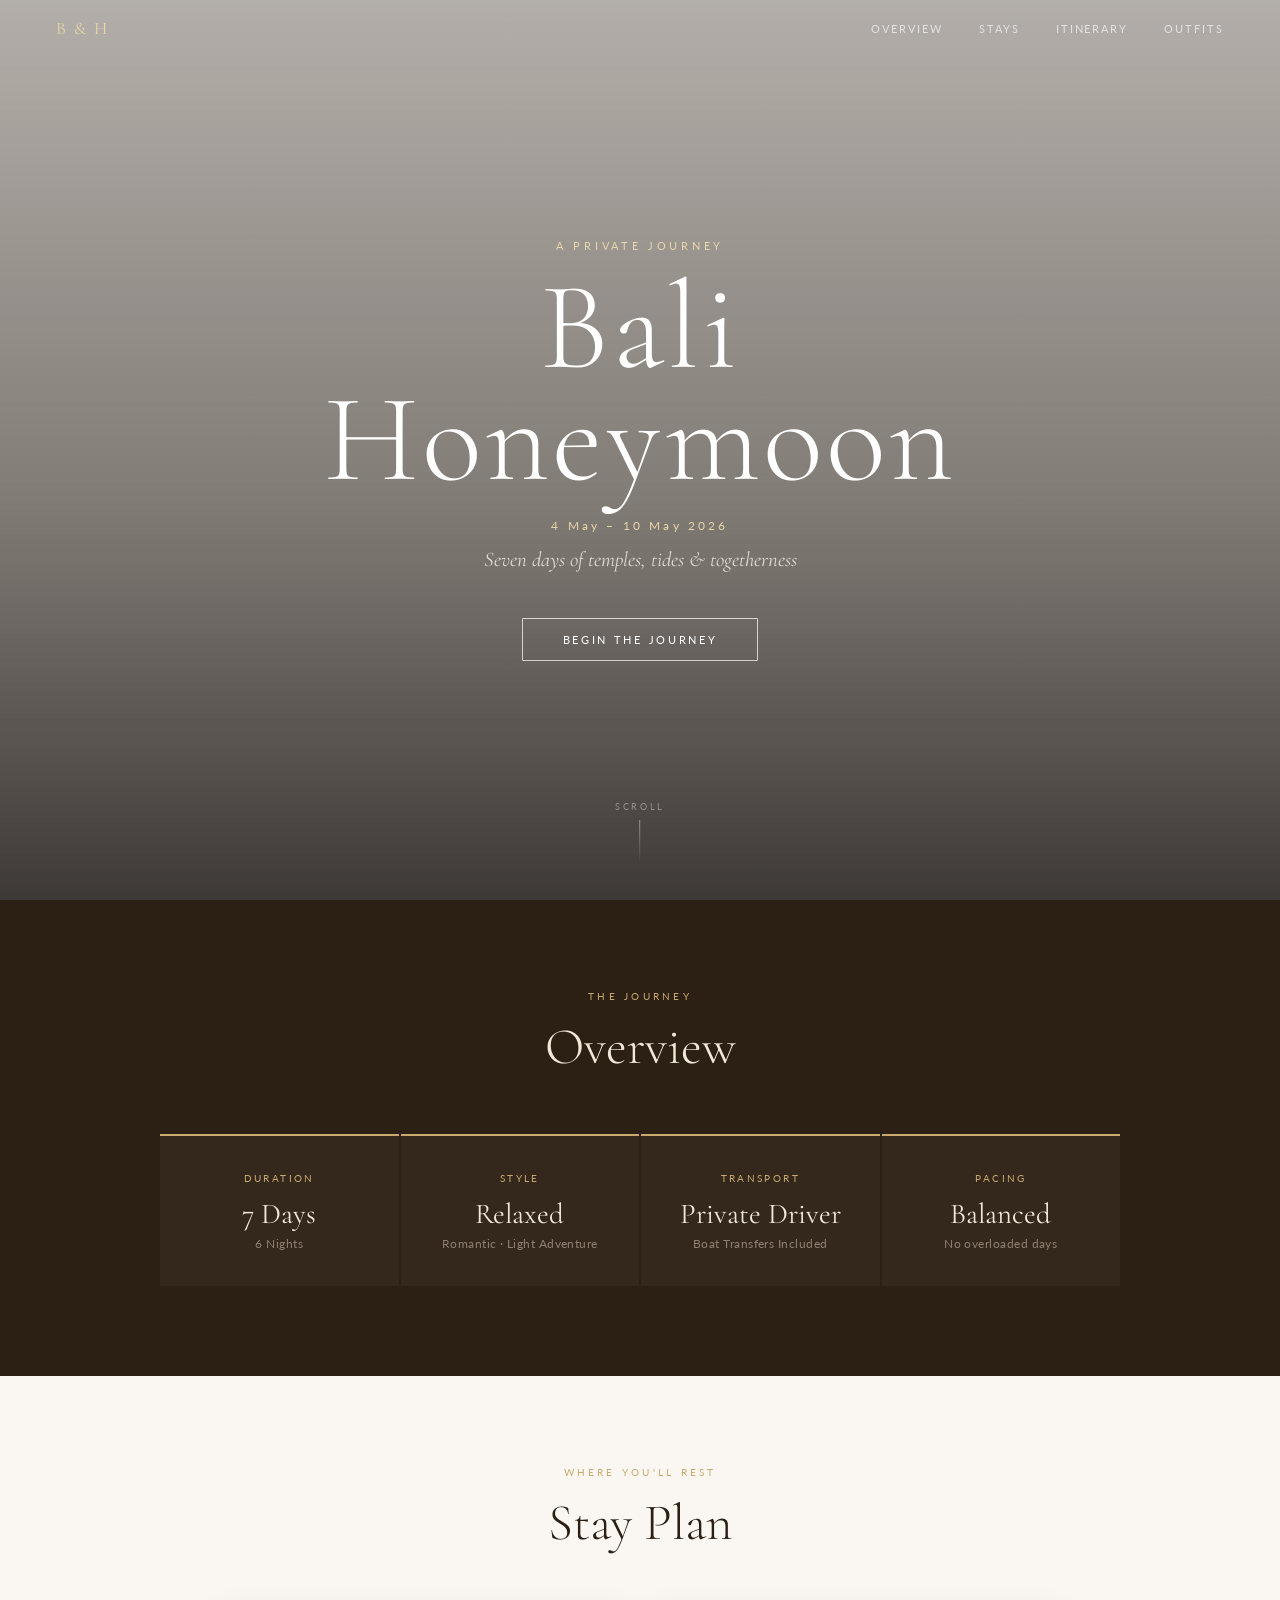
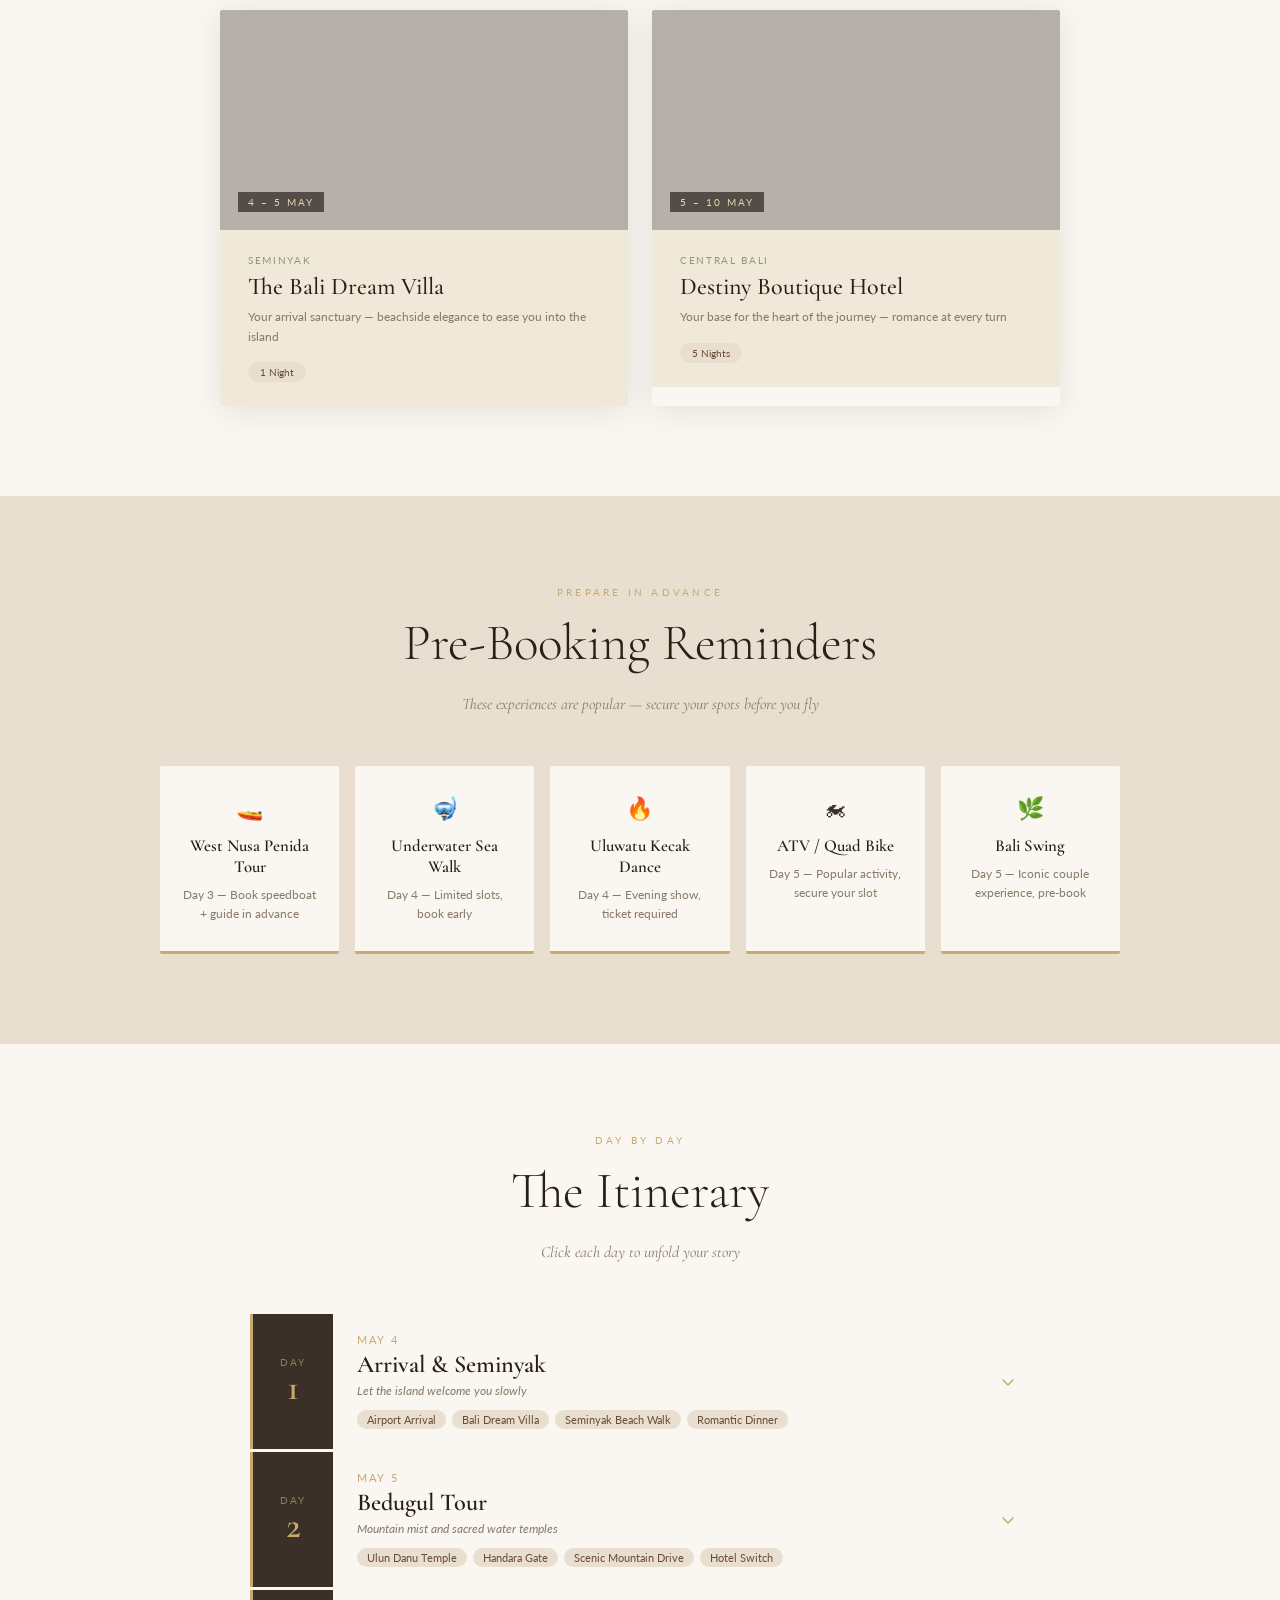
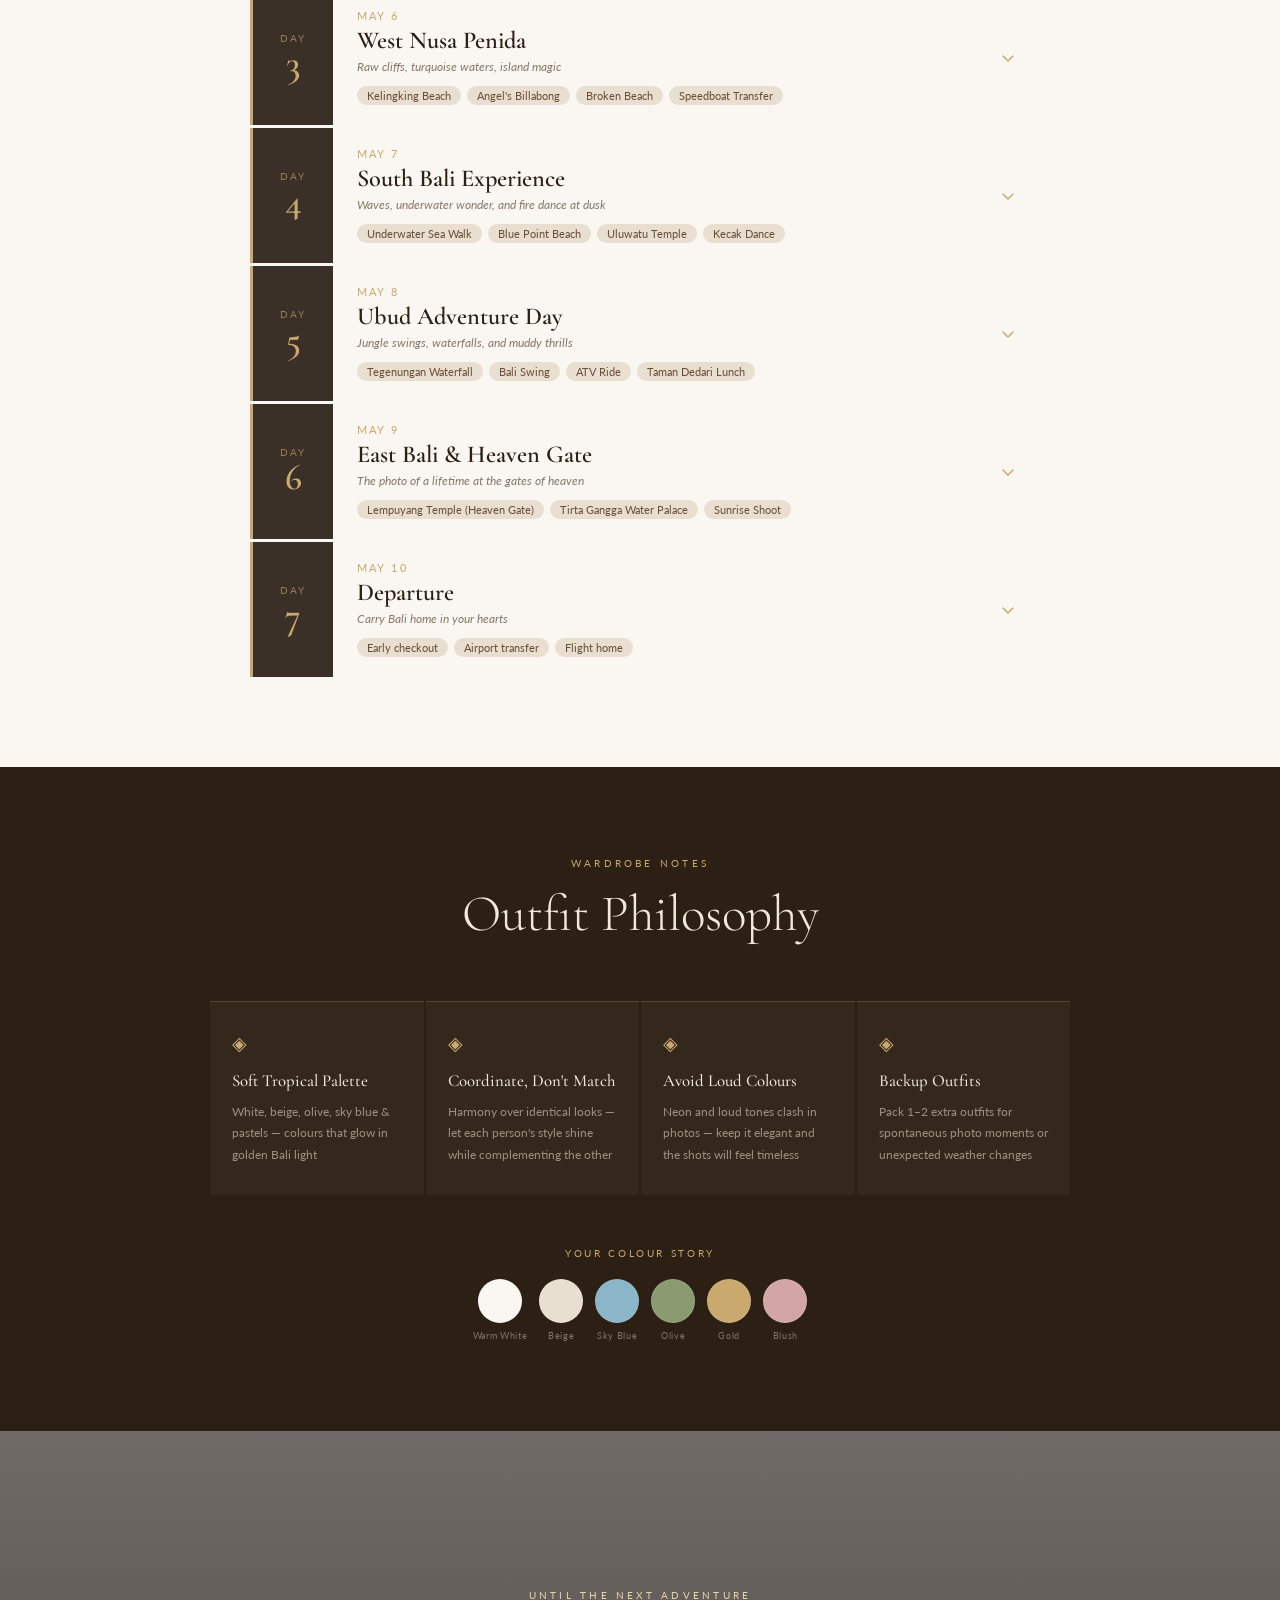
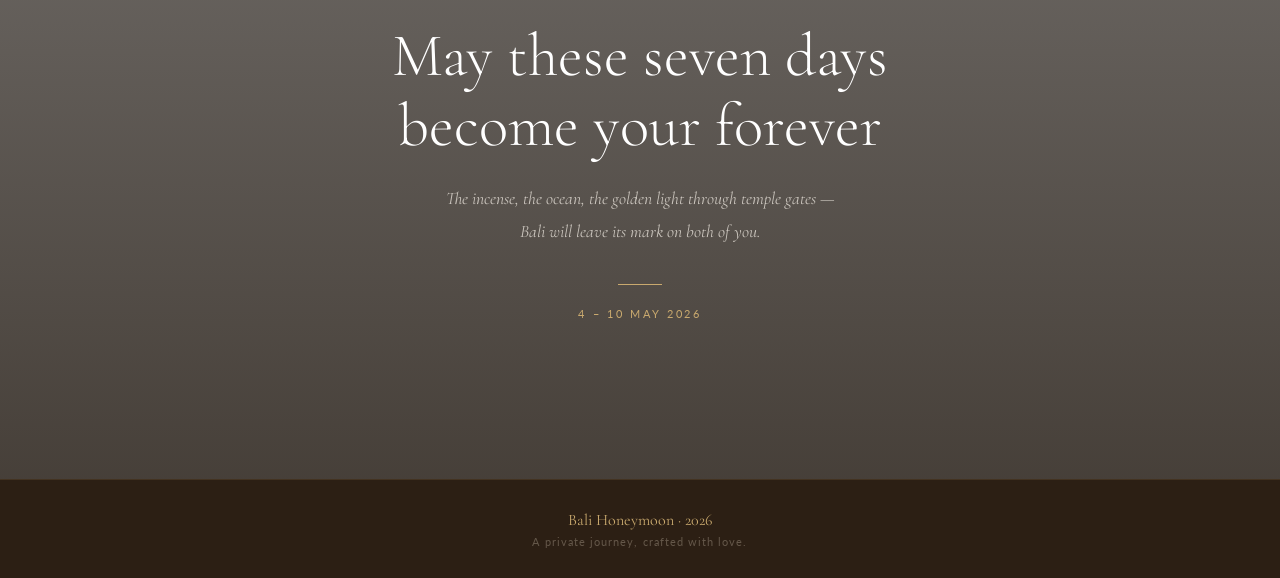
==== bali/index.html @ ddfebaa8 "bali addition" ====
<!DOCTYPE html>
<html lang="en">
<head>
<meta charset="UTF-8" />
<meta name="viewport" content="width=device-width, initial-scale=1.0" />
<title>Bali Honeymoon · 4–10 May 2026</title>
<link rel="preconnect" href="https://fonts.googleapis.com" />
<link rel="preconnect" href="https://fonts.gstatic.com" crossorigin />
<link href="https://fonts.googleapis.com/css2?family=Cormorant+Garamond:ital,wght@0,300;0,400;0,500;0,600;1,300;1,400;1,500&family=Lato:wght@300;400;700&display=swap" rel="stylesheet" />
<style>
/* ── RESET & BASE ── */
*, *::before, *::after { box-sizing: border-box; margin: 0; padding: 0; }
html { scroll-behavior: smooth; font-size: 16px; }
body { font-family: 'Lato', sans-serif; background: #FAF7F2; color: #3A3028; overflow-x: hidden; }
img { display: block; max-width: 100%; }
a { text-decoration: none; }
button { cursor: pointer; font-family: inherit; }

/* ── SCROLLBAR ── */
::-webkit-scrollbar { width: 5px; }
::-webkit-scrollbar-track { background: #E8DFD0; }
::-webkit-scrollbar-thumb { background: #C9A96E; border-radius: 3px; }

/* ── CSS VARS ── */
:root {
  --cream: #FAF7F2;
  --beige: #E8DFD0;
  --warm-beige: #F0E8D8;
  --gold: #C9A96E;
  --gold-light: #E8D5A8;
  --dark-brown: #2C1F14;
  --mid-brown: #6B4C35;
  --charcoal: #3A3028;
  --text-muted: #8A7968;
  --olive: #8A9B72;
  --sky: #8BB5C8;
  --blush: #C4768A;
}

/* ── ANIMATIONS ── */
@keyframes fadeUp   { from { opacity:0; transform:translateY(28px); } to { opacity:1; transform:translateY(0); } }
@keyframes fadeIn   { from { opacity:0; } to { opacity:1; } }
@keyframes scrollPulse { 0%,100% { opacity:.35; transform:scaleY(.6) translateY(0); } 50% { opacity:.9; transform:scaleY(1) translateY(6px); } }

.reveal { opacity: 0; transform: translateY(36px); transition: opacity .8s ease, transform .8s ease; }
.reveal.visible { opacity: 1; transform: translateY(0); }
.reveal-d1 { transition-delay: .1s; }
.reveal-d2 { transition-delay: .2s; }
.reveal-d3 { transition-delay: .3s; }
.reveal-d4 { transition-delay: .4s; }

/* ── NAV ── */
#nav {
  position: fixed; top: 0; left: 0; right: 0; z-index: 200;
  display: flex; align-items: center; justify-content: space-between;
  padding: 18px 56px;
  background: transparent;
  transition: background .4s ease, backdrop-filter .4s ease, border-bottom .4s ease;
}
#nav.scrolled {
  background: rgba(28,18,10,.92);
  backdrop-filter: blur(14px);
  border-bottom: 1px solid rgba(201,169,110,.2);
}
.nav-logo {
  font-family: 'Cormorant Garamond', Georgia, serif;
  font-size: 1.1rem; color: var(--gold-light); letter-spacing: .12em;
}
.nav-links { display: flex; gap: 36px; }
.nav-links a {
  font-size: .68rem; color: rgba(255,255,255,.65);
  letter-spacing: .18em; text-transform: uppercase;
  transition: color .25s;
}
.nav-links a:hover { color: var(--gold); }
.nav-toggle { display:none; flex-direction:column; gap:5px; background:none; border:none; padding:4px; }
.nav-toggle span { display:block; width:22px; height:1px; background:rgba(255,255,255,.7); transition:all .3s; }

/* ── HERO ── */
#hero {
  position: relative; height: 100vh; min-height: 600px;
  display: flex; align-items: center; justify-content: center;
  overflow: hidden;
}
.hero-bg {
  position: absolute; inset: 0;
  background-image: url('https://images.unsplash.com/photo-1537996194471-e657df975ab4?w=1800&q=85&auto=format');
  background-size: cover; background-position: center 30%;
  will-change: transform;
}
.hero-overlay {
  position: absolute; inset: 0;
  background: linear-gradient(to bottom, rgba(14,7,2,.3) 0%, rgba(20,12,5,.52) 55%, rgba(8,4,1,.78) 100%);
}
.hero-content {
  position: relative; z-index: 2; text-align: center;
  padding: 0 24px; max-width: 740px;
}
.hero-eyebrow {
  font-size: .68rem; color: var(--gold-light); letter-spacing: .34em;
  text-transform: uppercase; margin-bottom: 20px;
  animation: fadeIn 1.4s ease .2s both;
}
.hero-title {
  font-family: 'Cormorant Garamond', Georgia, serif;
  font-weight: 300;
  font-size: clamp(4rem, 10vw, 7.8rem);
  line-height: .9; color: #fff; letter-spacing: .025em;
  margin-bottom: 22px;
  animation: fadeUp 1.2s ease .4s both;
}
.hero-date {
  font-size: .76rem; color: var(--gold-light); letter-spacing: .26em;
  margin-bottom: 14px;
  animation: fadeUp 1s ease .65s both;
}
.hero-sub {
  font-family: 'Cormorant Garamond', Georgia, serif;
  font-style: italic; font-size: 1.3rem;
  color: rgba(245,240,232,.82); margin-bottom: 46px;
  animation: fadeUp 1s ease .82s both;
}
.hero-cta {
  display: inline-block;
  background: transparent;
  border: 1px solid rgba(255,255,255,.72);
  color: #fff; padding: 14px 40px;
  font-size: .7rem; letter-spacing: .24em; text-transform: uppercase;
  border-radius: 1px;
  transition: all .3s ease;
  animation: fadeUp 1s ease 1s both;
}
.hero-cta:hover { background: rgba(255,255,255,.1); border-color: var(--gold-light); color: var(--gold-light); }
.scroll-cue {
  position: absolute; bottom: 36px; left: 50%; transform: translateX(-50%);
  text-align: center; z-index: 2;
  animation: fadeIn 1s ease 1.6s both;
}
.scroll-cue p { font-size: .58rem; color: rgba(255,255,255,.4); letter-spacing: .28em; text-transform: uppercase; margin-bottom: 8px; }
.scroll-line { width: 1px; height: 44px; background: linear-gradient(to bottom, rgba(255,255,255,.45), transparent); margin: 0 auto; animation: scrollPulse 2.4s ease infinite; }

/* ── SECTION BASE ── */
.section { padding: 90px 56px; }
.section-eyebrow { font-size: .63rem; color: var(--gold); letter-spacing: .32em; text-transform: uppercase; text-align: center; margin-bottom: 14px; }
.section-title {
  font-family: 'Cormorant Garamond', Georgia, serif;
  font-size: clamp(2.2rem, 4vw, 3.3rem); font-weight: 300;
  text-align: center; margin-bottom: 56px;
}
.section-sub { font-family: 'Cormorant Garamond', Georgia, serif; font-style: italic; font-size: 1rem; color: var(--text-muted); text-align: center; margin-top: -36px; margin-bottom: 52px; }
.gold-divider { width: 44px; height: 1px; background: var(--gold); margin: 0 auto 28px; }

/* ── OVERVIEW ── */
#overview { background: var(--dark-brown); }
#overview .section-title { color: #F0E8D8; }
.overview-grid {
  display: grid; grid-template-columns: repeat(auto-fit, minmax(200px, 1fr));
  gap: 2px; max-width: 960px; margin: 0 auto;
}
.overview-card {
  background: rgba(255,255,255,.04); padding: 36px 28px;
  border-top: 2px solid var(--gold); text-align: center;
}
.overview-card .label { font-size: .62rem; color: var(--gold); letter-spacing: .24em; text-transform: uppercase; margin-bottom: 12px; }
.overview-card .value { font-family: 'Cormorant Garamond', Georgia, serif; font-size: 1.8rem; color: #F0E8D8; margin-bottom: 6px; }
.overview-card .sub { font-size: .72rem; color: rgba(232,218,200,.5); letter-spacing: .04em; }

/* ── STAYS ── */
#stays { background: var(--cream); }
#stays .section-title { color: var(--dark-brown); }
.stays-grid { display: grid; grid-template-columns: repeat(auto-fit, minmax(280px, 1fr)); gap: 24px; max-width: 840px; margin: 0 auto; }
.stay-card { overflow: hidden; border-radius: 2px; box-shadow: 0 4px 32px rgba(44,31,20,.1); }
.stay-img {
  height: 220px; background-size: cover; background-position: center;
  position: relative;
}
.stay-img-overlay { position: absolute; inset: 0; background: rgba(20,12,5,.3); }
.stay-badge {
  position: absolute; bottom: 18px; left: 18px;
  font-size: .62rem; color: var(--gold-light); letter-spacing: .2em;
  background: rgba(20,12,5,.6); padding: 4px 10px; text-transform: uppercase;
}
.stay-body { background: #F0E8D8; padding: 24px 28px; }
.stay-location { font-size: .65rem; color: var(--olive); letter-spacing: .16em; text-transform: uppercase; margin-bottom: 6px; }
.stay-name { font-family: 'Cormorant Garamond', Georgia, serif; font-size: 1.5rem; color: var(--dark-brown); font-weight: 500; margin-bottom: 6px; }
.stay-note { font-size: .74rem; color: var(--text-muted); line-height: 1.65; margin-bottom: 14px; }
.stay-nights { font-size: .65rem; background: var(--beige); color: var(--mid-brown); padding: 4px 12px; border-radius: 20px; display: inline-block; }

/* ── PRE-BOOKING ── */
#prebooking { background: var(--beige); }
#prebooking .section-title { color: var(--dark-brown); }
.prebooking-grid { display: grid; grid-template-columns: repeat(auto-fit, minmax(170px, 1fr)); gap: 16px; max-width: 960px; margin: 0 auto; }
.prebooking-card {
  background: var(--cream); padding: 28px 20px;
  border-bottom: 3px solid var(--gold); border-radius: 2px; text-align: center;
  transition: transform .25s ease, box-shadow .25s ease;
}
.prebooking-card:hover { transform: translateY(-4px); box-shadow: 0 10px 28px rgba(44,31,20,.12); }
.prebooking-icon { font-size: 22px; margin-bottom: 14px; }
.prebooking-name { font-family: 'Cormorant Garamond', Georgia, serif; font-size: 1.05rem; color: var(--dark-brown); font-weight: 600; margin-bottom: 8px; }
.prebooking-note { font-size: .72rem; color: var(--text-muted); line-height: 1.65; }

/* ── ITINERARY ── */
#itinerary { background: var(--cream); }
#itinerary .section-title { color: var(--dark-brown); }
.days-list { max-width: 780px; margin: 0 auto; display: flex; flex-direction: column; gap: 3px; }

/* Day card */
.day-card { border-left: 3px solid var(--gold); background: var(--cream); overflow: hidden; }
.day-header {
  display: grid; grid-template-columns: 80px 1fr 44px;
  align-items: stretch; cursor: pointer;
}
.day-num {
  background: var(--charcoal); color: var(--gold);
  display: flex; flex-direction: column; align-items: center; justify-content: center;
  padding: 26px 10px; transition: background .3s ease;
  flex-shrink: 0;
}
.day-card.open .day-num { background: var(--dark-brown); }
.day-num .lbl { font-size: .6rem; letter-spacing: .18em; text-transform: uppercase; opacity: .65; margin-bottom: 2px; }
.day-num .n { font-family: 'Cormorant Garamond', Georgia, serif; font-size: 2.3rem; line-height: 1; font-weight: 600; }
.day-info { padding: 20px 24px; }
.day-date { font-size: .66rem; color: var(--gold); letter-spacing: .2em; text-transform: uppercase; margin-bottom: 4px; }
.day-title { font-family: 'Cormorant Garamond', Georgia, serif; font-size: 1.52rem; color: var(--dark-brown); font-weight: 600; margin-bottom: 4px; }
.day-mood { font-size: .78rem; color: var(--text-muted); font-style: italic; margin-bottom: 12px; }
.day-tags { display: flex; flex-wrap: wrap; gap: 6px; }
.day-tag { font-size: .67rem; background: var(--beige); color: var(--mid-brown); padding: 3px 10px; border-radius: 20px; }
.day-chevron {
  display: flex; align-items: center; justify-content: center;
  color: var(--gold); padding: 0 14px; flex-shrink: 0;
}
.day-chevron svg { transition: transform .35s ease; }
.day-card.open .day-chevron svg { transform: rotate(180deg); }

/* Day body */
.day-body { overflow: hidden; max-height: 0; transition: max-height .55s cubic-bezier(.4,0,.2,1); }
.day-body-inner { padding: 0 24px 4px 103px; border-top: 1px solid var(--beige); }

/* Vibe/Tip row */
.vibe-tip { display: grid; grid-template-columns: 1fr 1fr; gap: 14px; padding: 18px 0 4px; }
.vibe-box, .tip-box { border-radius: 6px; padding: 12px 16px; }
.vibe-box { background: var(--beige); }
.tip-box { background: rgba(201,169,110,.1); border-left: 2px solid var(--gold); }
.vt-label { font-family: 'Cormorant Garamond', Georgia, serif; font-size: .63rem; color: var(--gold); letter-spacing: .18em; text-transform: uppercase; margin-bottom: 4px; }
.vt-text { font-size: .8rem; color: var(--mid-brown); }

/* Accordion */
.accordion { border-top: 1px solid rgba(201,169,110,.25); }
.accordion-trigger {
  width: 100%; display: flex; align-items: center; justify-content: space-between;
  padding: 14px 0; background: none; border: none;
  font-family: 'Cormorant Garamond', Georgia, serif;
  font-size: .93rem; color: var(--gold); letter-spacing: .1em; text-transform: uppercase;
  transition: opacity .2s;
}
.accordion-trigger:hover { opacity: .8; }
.accordion-trigger .acc-label { display: flex; align-items: center; gap: 10px; font-size: .88rem; }
.acc-plus {
  width: 22px; height: 22px; border-radius: 50%;
  border: 1px solid var(--gold); color: var(--gold);
  display: flex; align-items: center; justify-content: center;
  font-size: 16px; line-height: 1; flex-shrink: 0;
  transition: transform .3s ease;
}
.accordion.open .acc-plus { transform: rotate(45deg); }
.accordion-body { overflow: hidden; max-height: 0; transition: max-height .5s cubic-bezier(.4,0,.2,1); }
.accordion-inner { padding-bottom: 16px; }

/* Timeline */
.timeline-row { display: grid; grid-template-columns: 90px 1fr; gap: 12px; padding: 7px 0; border-bottom: 1px solid var(--beige); }
.timeline-row:last-child { border-bottom: none; }
.t-time { font-size: .73rem; color: var(--gold); font-weight: 700; letter-spacing: .04em; }
.t-act { font-size: .8rem; color: var(--charcoal); }

/* Outfit */
.outfit-grid { display: grid; grid-template-columns: 1fr 1fr; gap: 16px; }
.outfit-col-label { font-size: .65rem; letter-spacing: .16em; text-transform: uppercase; font-weight: 700; margin-bottom: 8px; }
.outfit-col-label.him { color: var(--sky); }
.outfit-col-label.her { color: var(--blush); }
.outfit-col-label.carry { color: var(--olive); }
.outfit-item { font-size: .78rem; color: var(--charcoal); padding: 4px 0; border-bottom: 1px solid var(--beige); }
.outfit-item:last-child { border-bottom: none; }
.carry-tags { display: flex; flex-wrap: wrap; gap: 6px; margin-top: 14px; }
.carry-tag { font-size: .72rem; background: var(--beige); color: var(--mid-brown); padding: 3px 10px; border-radius: 20px; }
.outfit-extra { margin-top: 14px; border-top: 1px solid var(--beige); padding-top: 14px; }
.outfit-extra-label { font-family: 'Cormorant Garamond', Georgia, serif; font-size: .68rem; color: var(--gold); letter-spacing: .18em; text-transform: uppercase; margin-bottom: 10px; }

/* ── OUTFIT PHILOSOPHY ── */
#outfits { background: var(--dark-brown); }
#outfits .section-title { color: #F0E8D8; }
.philosophy-grid { display: grid; grid-template-columns: repeat(auto-fit, minmax(200px, 1fr)); gap: 2px; max-width: 860px; margin: 0 auto 52px; }
.philosophy-card { background: rgba(255,255,255,.04); padding: 30px 22px; border-top: 1px solid rgba(201,169,110,.25); }
.philosophy-icon { font-family: 'Cormorant Garamond', Georgia, serif; color: var(--gold); font-size: 1.2rem; margin-bottom: 14px; }
.philosophy-title { font-family: 'Cormorant Garamond', Georgia, serif; font-size: 1.05rem; color: #F0E8D8; font-weight: 500; margin-bottom: 10px; }
.philosophy-body { font-size: .76rem; color: rgba(232,218,200,.58); line-height: 1.75; }
.palette-section { text-align: center; }
.palette-label { font-size: .63rem; color: var(--gold); letter-spacing: .26em; text-transform: uppercase; margin-bottom: 20px; }
.palette-swatches { display: flex; justify-content: center; flex-wrap: wrap; gap: 12px; }
.swatch { text-align: center; }
.swatch-circle { width: 44px; height: 44px; border-radius: 50%; margin: 0 auto 7px; border: 1px solid rgba(255,255,255,.12); }
.swatch-name { font-size: .58rem; color: rgba(232,218,200,.45); letter-spacing: .07em; }

/* ── CLOSING ── */
#closing {
  position: relative; height: 72vh; min-height: 480px;
  display: flex; align-items: center; justify-content: center; overflow: hidden;
}
.closing-bg {
  position: absolute; inset: 0;
  background-image: url('https://images.unsplash.com/photo-1537996194471-e657df975ab4?w=1600&q=80');
  background-size: cover; background-position: center 40%;
}
.closing-overlay { position: absolute; inset: 0; background: linear-gradient(to bottom, rgba(10,5,2,.58), rgba(20,12,5,.78)); }
.closing-content { position: relative; z-index: 2; text-align: center; padding: 0 24px; max-width: 640px; }
.closing-eyebrow { font-size: .63rem; color: var(--gold-light); letter-spacing: .32em; text-transform: uppercase; margin-bottom: 20px; }
.closing-title {
  font-family: 'Cormorant Garamond', Georgia, serif; font-weight: 300;
  font-size: clamp(2.2rem, 5vw, 3.8rem); line-height: 1.15;
  color: #fff; margin-bottom: 22px;
}
.closing-body {
  font-family: 'Cormorant Garamond', Georgia, serif;
  font-style: italic; font-size: 1.1rem;
  color: rgba(245,240,232,.72); line-height: 1.85; margin-bottom: 36px;
}
.closing-line { width: 44px; height: 1px; background: var(--gold); margin: 0 auto 22px; }
.closing-date { font-size: .7rem; color: var(--gold); letter-spacing: .24em; }

/* ── FOOTER ── */
footer {
  background: var(--dark-brown); padding: 30px 56px; text-align: center;
  border-top: 1px solid rgba(201,169,110,.15);
}
footer .f-title { font-family: 'Cormorant Garamond', Georgia, serif; font-size: 1rem; color: var(--gold); margin-bottom: 6px; }
footer .f-sub { font-size: .66rem; color: rgba(232,218,200,.3); letter-spacing: .1em; }

/* ── RESPONSIVE ── */
@media (max-width: 768px) {
  .section { padding: 70px 24px; }
  #nav { padding: 16px 24px; }
  .nav-links { display: none; }
  .nav-toggle { display: flex; }
  .nav-links.open { display: flex; flex-direction: column; gap: 18px; position: absolute; top: 100%; left: 0; right: 0; background: rgba(28,18,10,.97); padding: 24px; border-top: 1px solid rgba(201,169,110,.2); }
  .day-header { grid-template-columns: 64px 1fr 36px; }
  .day-num .n { font-size: 1.8rem; }
  .day-body-inner { padding-left: 84px; }
  .vibe-tip { grid-template-columns: 1fr; }
  .outfit-grid { grid-template-columns: 1fr; }
  footer { padding: 28px 24px; }
  .day-title { font-size: 1.2rem; }
  .timeline-row { grid-template-columns: 80px 1fr; }
}
@media (max-width: 480px) {
  .day-body-inner { padding-left: 24px; }
  .day-header { grid-template-columns: 54px 1fr 32px; }
  .day-num .n { font-size: 1.5rem; }
}
</style>
</head>
<body>

<!-- NAV -->
<nav id="nav">
  <span class="nav-logo">B &amp; H</span>
  <div class="nav-links" id="nav-links">
    <a href="#overview">Overview</a>
    <a href="#stays">Stays</a>
    <a href="#itinerary">Itinerary</a>
    <a href="#outfits">Outfits</a>
  </div>
  <button class="nav-toggle" id="nav-toggle" aria-label="Menu">
    <span></span><span></span><span></span>
  </button>
</nav>

<!-- HERO -->
<section id="hero">
  <div class="hero-bg" id="hero-bg"></div>
  <div class="hero-overlay"></div>
  <div class="hero-content">
    <p class="hero-eyebrow">A Private Journey</p>
    <h1 class="hero-title">Bali<br>Honeymoon</h1>
    <p class="hero-date">4 May – 10 May 2026</p>
    <p class="hero-sub">Seven days of temples, tides &amp; togetherness</p>
    <a href="#itinerary" class="hero-cta">Begin the Journey</a>
  </div>
  <div class="scroll-cue">
    <p>Scroll</p>
    <div class="scroll-line"></div>
  </div>
</section>

<!-- OVERVIEW -->
<section id="overview" class="section">
  <p class="section-eyebrow">The Journey</p>
  <h2 class="section-title">Overview</h2>
  <div class="overview-grid">
    <div class="overview-card reveal">
      <p class="label">Duration</p>
      <p class="value">7 Days</p>
      <p class="sub">6 Nights</p>
    </div>
    <div class="overview-card reveal reveal-d1">
      <p class="label">Style</p>
      <p class="value">Relaxed</p>
      <p class="sub">Romantic · Light Adventure</p>
    </div>
    <div class="overview-card reveal reveal-d2">
      <p class="label">Transport</p>
      <p class="value">Private Driver</p>
      <p class="sub">Boat Transfers Included</p>
    </div>
    <div class="overview-card reveal reveal-d3">
      <p class="label">Pacing</p>
      <p class="value">Balanced</p>
      <p class="sub">No overloaded days</p>
    </div>
  </div>
</section>

<!-- STAYS -->
<section id="stays" class="section">
  <p class="section-eyebrow">Where You'll Rest</p>
  <h2 class="section-title">Stay Plan</h2>
  <div class="stays-grid">
    <div class="stay-card reveal">
      <div class="stay-img" style="background-image:url('https://images.unsplash.com/photo-1571003123894-1f0594d2b5d9?w=700&q=80')">
        <div class="stay-img-overlay"></div>
        <span class="stay-badge">4 – 5 May</span>
      </div>
      <div class="stay-body">
        <p class="stay-location">Seminyak</p>
        <h3 class="stay-name">The Bali Dream Villa</h3>
        <p class="stay-note">Your arrival sanctuary — beachside elegance to ease you into the island</p>
        <span class="stay-nights">1 Night</span>
      </div>
    </div>
    <div class="stay-card reveal reveal-d2">
      <div class="stay-img" style="background-image:url('https://images.unsplash.com/photo-1540541338537-1220059bab68?w=700&q=80')">
        <div class="stay-img-overlay"></div>
        <span class="stay-badge">5 – 10 May</span>
      </div>
      <div class="stay-body">
        <p class="stay-location">Central Bali</p>
        <h3 class="stay-name">Destiny Boutique Hotel</h3>
        <p class="stay-note">Your base for the heart of the journey — romance at every turn</p>
        <span class="stay-nights">5 Nights</span>
      </div>
    </div>
  </div>
</section>

<!-- PRE-BOOKING -->
<section id="prebooking" class="section">
  <p class="section-eyebrow">Prepare in Advance</p>
  <h2 class="section-title">Pre-Booking Reminders</h2>
  <p class="section-sub">These experiences are popular — secure your spots before you fly</p>
  <div class="prebooking-grid">
    <div class="prebooking-card reveal">
      <div class="prebooking-icon">🚤</div>
      <h4 class="prebooking-name">West Nusa Penida Tour</h4>
      <p class="prebooking-note">Day 3 — Book speedboat + guide in advance</p>
    </div>
    <div class="prebooking-card reveal reveal-d1">
      <div class="prebooking-icon">🤿</div>
      <h4 class="prebooking-name">Underwater Sea Walk</h4>
      <p class="prebooking-note">Day 4 — Limited slots, book early</p>
    </div>
    <div class="prebooking-card reveal reveal-d2">
      <div class="prebooking-icon">🔥</div>
      <h4 class="prebooking-name">Uluwatu Kecak Dance</h4>
      <p class="prebooking-note">Day 4 — Evening show, ticket required</p>
    </div>
    <div class="prebooking-card reveal reveal-d3">
      <div class="prebooking-icon">🏍</div>
      <h4 class="prebooking-name">ATV / Quad Bike</h4>
      <p class="prebooking-note">Day 5 — Popular activity, secure your slot</p>
    </div>
    <div class="prebooking-card reveal reveal-d4">
      <div class="prebooking-icon">🌿</div>
      <h4 class="prebooking-name">Bali Swing</h4>
      <p class="prebooking-note">Day 5 — Iconic couple experience, pre-book</p>
    </div>
  </div>
</section>

<!-- ITINERARY -->
<section id="itinerary" class="section">
  <p class="section-eyebrow">Day by Day</p>
  <h2 class="section-title">The Itinerary</h2>
  <p class="section-sub">Click each day to unfold your story</p>

  <div class="days-list" id="days-list">
    <!-- Days injected by JS -->
  </div>
</section>

<!-- OUTFITS -->
<section id="outfits" class="section">
  <p class="section-eyebrow">Wardrobe Notes</p>
  <h2 class="section-title">Outfit Philosophy</h2>
  <div class="philosophy-grid">
    <div class="philosophy-card reveal">
      <div class="philosophy-icon">◈</div>
      <h4 class="philosophy-title">Soft Tropical Palette</h4>
      <p class="philosophy-body">White, beige, olive, sky blue &amp; pastels — colours that glow in golden Bali light</p>
    </div>
    <div class="philosophy-card reveal reveal-d1">
      <div class="philosophy-icon">◈</div>
      <h4 class="philosophy-title">Coordinate, Don't Match</h4>
      <p class="philosophy-body">Harmony over identical looks — let each person's style shine while complementing the other</p>
    </div>
    <div class="philosophy-card reveal reveal-d2">
      <div class="philosophy-icon">◈</div>
      <h4 class="philosophy-title">Avoid Loud Colours</h4>
      <p class="philosophy-body">Neon and loud tones clash in photos — keep it elegant and the shots will feel timeless</p>
    </div>
    <div class="philosophy-card reveal reveal-d3">
      <div class="philosophy-icon">◈</div>
      <h4 class="philosophy-title">Backup Outfits</h4>
      <p class="philosophy-body">Pack 1–2 extra outfits for spontaneous photo moments or unexpected weather changes</p>
    </div>
  </div>
  <div class="palette-section reveal">
    <p class="palette-label">Your Colour Story</p>
    <div class="palette-swatches">
      <div class="swatch"><div class="swatch-circle" style="background:#FAF7F2"></div><p class="swatch-name">Warm White</p></div>
      <div class="swatch"><div class="swatch-circle" style="background:#E8DFD0"></div><p class="swatch-name">Beige</p></div>
      <div class="swatch"><div class="swatch-circle" style="background:#8BB5C8"></div><p class="swatch-name">Sky Blue</p></div>
      <div class="swatch"><div class="swatch-circle" style="background:#8A9B72"></div><p class="swatch-name">Olive</p></div>
      <div class="swatch"><div class="swatch-circle" style="background:#C9A96E"></div><p class="swatch-name">Gold</p></div>
      <div class="swatch"><div class="swatch-circle" style="background:#D4A5A5"></div><p class="swatch-name">Blush</p></div>
    </div>
  </div>
</section>

<!-- CLOSING -->
<section id="closing">
  <div class="closing-bg"></div>
  <div class="closing-overlay"></div>
  <div class="closing-content reveal">
    <p class="closing-eyebrow">Until the Next Adventure</p>
    <h2 class="closing-title">May these seven days<br>become your forever</h2>
    <p class="closing-body">The incense, the ocean, the golden light through temple gates —<br>Bali will leave its mark on both of you.</p>
    <div class="closing-line"></div>
    <p class="closing-date">4 – 10 MAY 2026</p>
  </div>
</section>

<!-- FOOTER -->
<footer>
  <p class="f-title">Bali Honeymoon · 2026</p>
  <p class="f-sub">A private journey, crafted with love.</p>
</footer>

<script>
/* ─────────────────────────────────────────
   DATA
───────────────────────────────────────── */
const DAYS = [
  {
    num: 1, title: "Arrival & Seminyak", date: "May 4",
    vibe: "Soft, romantic, effortless",
    mood: "Let the island welcome you slowly",
    highlights: ["Airport Arrival","Bali Dream Villa","Seminyak Beach Walk","Romantic Dinner"],
    tip: "Keep this day light — focus on rest after travel.",
    timeline: [
      {time:"1:30 PM", act:"Arrive in Bali"},
      {time:"3:00 PM", act:"Transfer to hotel"},
      {time:"4:00 PM", act:"Check-in & freshen up"},
      {time:"5:30 PM", act:"Beach / Seminyak walk"},
      {time:"6:30 PM", act:"Romantic dinner"},
    ],
    him: ["White/light linen shirt","Beige shorts or chinos","Sandals / loafers"],
    her: ["Flowy sundress (white / pastel / floral)","Sandals"],
    extra: { label:"Evening Upgrade", him:["Linen shirt + chinos"], her:["Elegant dress"] }
  },
  {
    num: 2, title: "Bedugul Tour", date: "May 5",
    vibe: "Scenic, aesthetic, cozy",
    mood: "Mountain mist and sacred water temples",
    highlights: ["Ulun Danu Temple","Handara Gate","Scenic Mountain Drive","Hotel Switch"],
    tip: "Smooth transfer day — enjoy the journey.",
    timeline: [
      {time:"8:00 AM", act:"Breakfast"},
      {time:"9:00 AM", act:"Check out of Seminyak villa"},
      {time:"11:30 AM", act:"Ulun Danu Temple"},
      {time:"12:45 PM", act:"Handara Gate"},
      {time:"1:30 PM", act:"Lunch"},
      {time:"2:45 PM", act:"Optional waterfall visit"},
      {time:"5:30 PM", act:"Check-in at Destiny Boutique Hotel"},
      {time:"Evening", act:"Dinner & relax"},
    ],
    him: ["Olive/beige t-shirt","Light jacket (important – cooler area)","Shorts or trousers","Sneakers"],
    her: ["Long flowy dress","Light shawl/jacket","Sandals"],
  },
  {
    num: 3, title: "West Nusa Penida", date: "May 6",
    vibe: "Adventure, practical",
    mood: "Raw cliffs, turquoise waters, island magic",
    highlights: ["Kelingking Beach","Angel's Billabong","Broken Beach","Speedboat Transfer"],
    tip: "Most tiring day — keep the evening relaxed.",
    timeline: [
      {time:"6:00 AM", act:"Pickup"},
      {time:"7:30 AM", act:"Speedboat to Nusa Penida"},
      {time:"9:00 AM", act:"Kelingking Beach"},
      {time:"10:30 AM", act:"Angel's Billabong"},
      {time:"11:20 AM", act:"Broken Beach"},
      {time:"12:15 PM", act:"Lunch"},
      {time:"3:00 PM", act:"Return boat"},
      {time:"5:00 PM", act:"Back at hotel"},
    ],
    him: ["Quick-dry t-shirt","Athletic shorts","Sneakers"],
    her: ["Tank top / breathable tee","Shorts / activewear","Sneakers"],
    carry: ["Change of clothes","Flip-flops","Sunglasses","Small cash (very useful here)"],
  },
  {
    num: 4, title: "South Bali Experience", date: "May 7",
    vibe: "Beach + culture",
    mood: "Waves, underwater wonder, and fire dance at dusk",
    highlights: ["Underwater Sea Walk","Blue Point Beach","Uluwatu Temple","Kecak Dance"],
    tip: "Stay on schedule to avoid rushing.",
    timeline: [
      {time:"8:00 AM", act:"Breakfast"},
      {time:"9:00 AM", act:"Underwater Sea Walk"},
      {time:"12:30 PM", act:"Lunch at Malini Cafe"},
      {time:"2:00 PM", act:"Blue Point Beach (Suluban)"},
      {time:"4:00 PM", act:"Uluwatu Temple"},
      {time:"6:00 PM", act:"Kecak Dance"},
      {time:"Evening", act:"Dinner"},
    ],
    him: ["Swim shorts","Open shirt","Flip-flops"],
    her: ["Swimsuit + cover-up","Beach dress"],
    extra: { label:"Temple Add-on", him:["T-shirt (sarong provided)"], her:["Scarf / covered shoulders"] }
  },
  {
    num: 5, title: "Ubud Adventure Day", date: "May 8",
    vibe: "Instagram + adventure",
    mood: "Jungle swings, waterfalls, and muddy thrills",
    highlights: ["Tegenungan Waterfall","Bali Swing","ATV Ride","Taman Dedari Lunch"],
    tip: "ATV will get very muddy — plan clothing change accordingly.",
    timeline: [
      {time:"8:00 AM", act:"Leave for Ubud"},
      {time:"9:30 AM", act:"Waterfall visit"},
      {time:"11:00 AM", act:"Bali Swing"},
      {time:"12:30 PM", act:"Lunch at Taman Dedari"},
      {time:"2:30 PM", act:"ATV Ride"},
      {time:"5:30 PM", act:"Return to hotel"},
    ],
    him: ["White/pastel shirt (swing)","Neutral shorts","→ Change: t-shirt + shorts for ATV"],
    her: ["Long flowy dress (swing)","→ Change: activewear for ATV"],
    carry: ["Extra change of clothes","Plastic bag for muddy clothes"],
  },
  {
    num: 6, title: "East Bali & Heaven Gate", date: "May 9",
    vibe: "Iconic + dreamy (main photo day)",
    mood: "The photo of a lifetime at the gates of heaven",
    highlights: ["Lempuyang Temple (Heaven Gate)","Tirta Gangga Water Palace","Sunrise Shoot"],
    tip: "Arrive early to beat crowds and get better photos.",
    timeline: [
      {time:"3:30 AM", act:"Depart from hotel"},
      {time:"6:00 AM", act:"Arrive at Heaven Gate"},
      {time:"8:30 AM", act:"Breakfast"},
      {time:"10:00 AM", act:"Tirta Gangga Water Palace"},
      {time:"1:00 PM", act:"Return journey"},
      {time:"Evening", act:"Rest & pack for departure"},
    ],
    him: ["White/cream shirt","Beige trousers","Sandals/shoes"],
    her: ["Elegant long dress (white/red/pastel)"],
    carry: ["Light jacket (early morning cold)"],
  },
  {
    num: 7, title: "Departure", date: "May 10",
    vibe: "Relaxed + clean",
    mood: "Carry Bali home in your hearts",
    highlights: ["Early checkout","Airport transfer","Flight home"],
    tip: "Confirm transfer + request breakfast box the night before.",
    timeline: [
      {time:"3:45 AM", act:"Leave hotel"},
      {time:"5:00 AM", act:"Arrive at airport"},
      {time:"8:25 AM", act:"Flight departs"},
    ],
    him: ["Comfortable travel outfit","Light jacket"],
    her: ["Comfortable travel outfit"],
  }
];

/* ─────────────────────────────────────────
   BUILD DAY CARDS
───────────────────────────────────────── */
function buildTimeline(rows) {
  return rows.map(r => `
    <div class="timeline-row">
      <span class="t-time">${r.time}</span>
      <span class="t-act">${r.act}</span>
    </div>`).join('');
}

function buildOutfit(day) {
  let html = `<div class="outfit-grid">
    <div>
      <p class="outfit-col-label him">Him</p>
      ${day.him.map(i=>`<div class="outfit-item">${i}</div>`).join('')}
    </div>
    <div>
      <p class="outfit-col-label her">Her</p>
      ${day.her.map(i=>`<div class="outfit-item">${i}</div>`).join('')}
    </div>
  </div>`;

  if (day.carry) {
    html += `<div class="carry-tags">
      <p class="outfit-col-label carry" style="width:100%;margin-bottom:8px;">Carry</p>
      ${day.carry.map(i=>`<span class="carry-tag">${i}</span>`).join('')}
    </div>`;
  }

  if (day.extra) {
    html += `<div class="outfit-extra">
      <p class="outfit-extra-label">${day.extra.label}</p>
      <div class="outfit-grid">
        <div>
          <p class="outfit-col-label him">Him</p>
          ${day.extra.him.map(i=>`<div class="outfit-item">${i}</div>`).join('')}
        </div>
        <div>
          <p class="outfit-col-label her">Her</p>
          ${day.extra.her.map(i=>`<div class="outfit-item">${i}</div>`).join('')}
        </div>
      </div>
    </div>`;
  }
  return html;
}

function buildDayCard(day, index) {
  const tags = day.highlights.map(h => `<span class="day-tag">${h}</span>`).join('');
  const timelineHTML = buildTimeline(day.timeline);
  const outfitHTML = buildOutfit(day);

  return `
  <div class="day-card reveal" style="transition-delay:${index * 0.07}s" data-day="${day.num}">
    <div class="day-header" role="button" tabindex="0" aria-expanded="false">
      <div class="day-num">
        <span class="lbl">Day</span>
        <span class="n">${day.num}</span>
      </div>
      <div class="day-info">
        <p class="day-date">${day.date}</p>
        <h3 class="day-title">${day.title}</h3>
        <p class="day-mood">${day.mood}</p>
        <div class="day-tags">${tags}</div>
      </div>
      <div class="day-chevron">
        <svg width="16" height="16" viewBox="0 0 16 16" fill="none" aria-hidden="true">
          <path d="M3 6l5 5 5-5" stroke="#C9A96E" stroke-width="1.5" stroke-linecap="round" stroke-linejoin="round"/>
        </svg>
      </div>
    </div>

    <div class="day-body">
      <div class="day-body-inner">
        <div class="vibe-tip">
          <div class="vibe-box">
            <p class="vt-label">Vibe</p>
            <p class="vt-text">${day.vibe}</p>
          </div>
          <div class="tip-box">
            <p class="vt-label">Tip</p>
            <p class="vt-text">${day.tip}</p>
          </div>
        </div>

        <div class="accordion" data-acc="timeline-${day.num}">
          <button class="accordion-trigger" aria-expanded="false">
            <span class="acc-label"><span>◎</span> Timeline</span>
            <span class="acc-plus">+</span>
          </button>
          <div class="accordion-body">
            <div class="accordion-inner">${timelineHTML}</div>
          </div>
        </div>

        <div class="accordion" data-acc="outfit-${day.num}">
          <button class="accordion-trigger" aria-expanded="false">
            <span class="acc-label"><span>✦</span> Outfit Guide</span>
            <span class="acc-plus">+</span>
          </button>
          <div class="accordion-body">
            <div class="accordion-inner">${outfitHTML}</div>
          </div>
        </div>

      </div>
    </div>
  </div>`;
}

// Inject all days
const daysList = document.getElementById('days-list');
daysList.innerHTML = DAYS.map((d, i) => buildDayCard(d, i)).join('');

/* ─────────────────────────────────────────
   DAY CARD TOGGLE
───────────────────────────────────────── */
daysList.addEventListener('click', e => {
  const header = e.target.closest('.day-header');
  if (!header) return;
  const card = header.closest('.day-card');
  const body = card.querySelector('.day-body');
  const isOpen = card.classList.contains('open');

  // Close all
  document.querySelectorAll('.day-card.open').forEach(c => {
    c.classList.remove('open');
    c.querySelector('.day-body').style.maxHeight = '0';
    c.querySelector('.day-header').setAttribute('aria-expanded','false');
  });

  if (!isOpen) {
    card.classList.add('open');
    body.style.maxHeight = body.scrollHeight + 1200 + 'px';
    header.setAttribute('aria-expanded','true');
  }
});

daysList.addEventListener('keydown', e => {
  if (e.key === 'Enter' || e.key === ' ') {
    const header = e.target.closest('.day-header');
    if (header) { e.preventDefault(); header.click(); }
  }
});

/* ─────────────────────────────────────────
   ACCORDION TOGGLE (inside day cards)
───────────────────────────────────────── */
daysList.addEventListener('click', e => {
  const btn = e.target.closest('.accordion-trigger');
  if (!btn) return;
  e.stopPropagation();
  const acc = btn.closest('.accordion');
  const body = acc.querySelector('.accordion-body');
  const isOpen = acc.classList.contains('open');

  acc.classList.toggle('open', !isOpen);
  btn.setAttribute('aria-expanded', String(!isOpen));
  body.style.maxHeight = isOpen ? '0' : body.scrollHeight + 'px';

  // Expand parent day-body to fit
  const dayBody = acc.closest('.day-body');
  if (dayBody && !isOpen) {
    const current = parseInt(dayBody.style.maxHeight) || 0;
    dayBody.style.maxHeight = Math.max(current, dayBody.scrollHeight + 1200) + 'px';
  }
});

/* ─────────────────────────────────────────
   NAV
───────────────────────────────────────── */
const nav = document.getElementById('nav');
const navToggle = document.getElementById('nav-toggle');
const navLinks = document.getElementById('nav-links');

window.addEventListener('scroll', () => {
  nav.classList.toggle('scrolled', window.scrollY > 60);
}, {passive:true});

navToggle.addEventListener('click', () => {
  navLinks.classList.toggle('open');
});

navLinks.querySelectorAll('a').forEach(a => {
  a.addEventListener('click', () => navLinks.classList.remove('open'));
});

/* ─────────────────────────────────────────
   PARALLAX
───────────────────────────────────────── */
const heroBg = document.getElementById('hero-bg');
window.addEventListener('scroll', () => {
  if (window.scrollY < window.innerHeight) {
    heroBg.style.transform = `translateY(${window.scrollY * 0.28}px)`;
  }
}, {passive:true});

/* ─────────────────────────────────────────
   REVEAL ON SCROLL
───────────────────────────────────────── */
const revealObserver = new IntersectionObserver((entries) => {
  entries.forEach(entry => {
    if (entry.isIntersecting) {
      entry.target.classList.add('visible');
      revealObserver.unobserve(entry.target);
    }
  });
}, { threshold: 0.1 });

function observeRevealEls() {
  document.querySelectorAll('.reveal').forEach(el => revealObserver.observe(el));
}
observeRevealEls();

// Re-observe after day cards injected
setTimeout(observeRevealEls, 100);
</script>
</body>
</html>
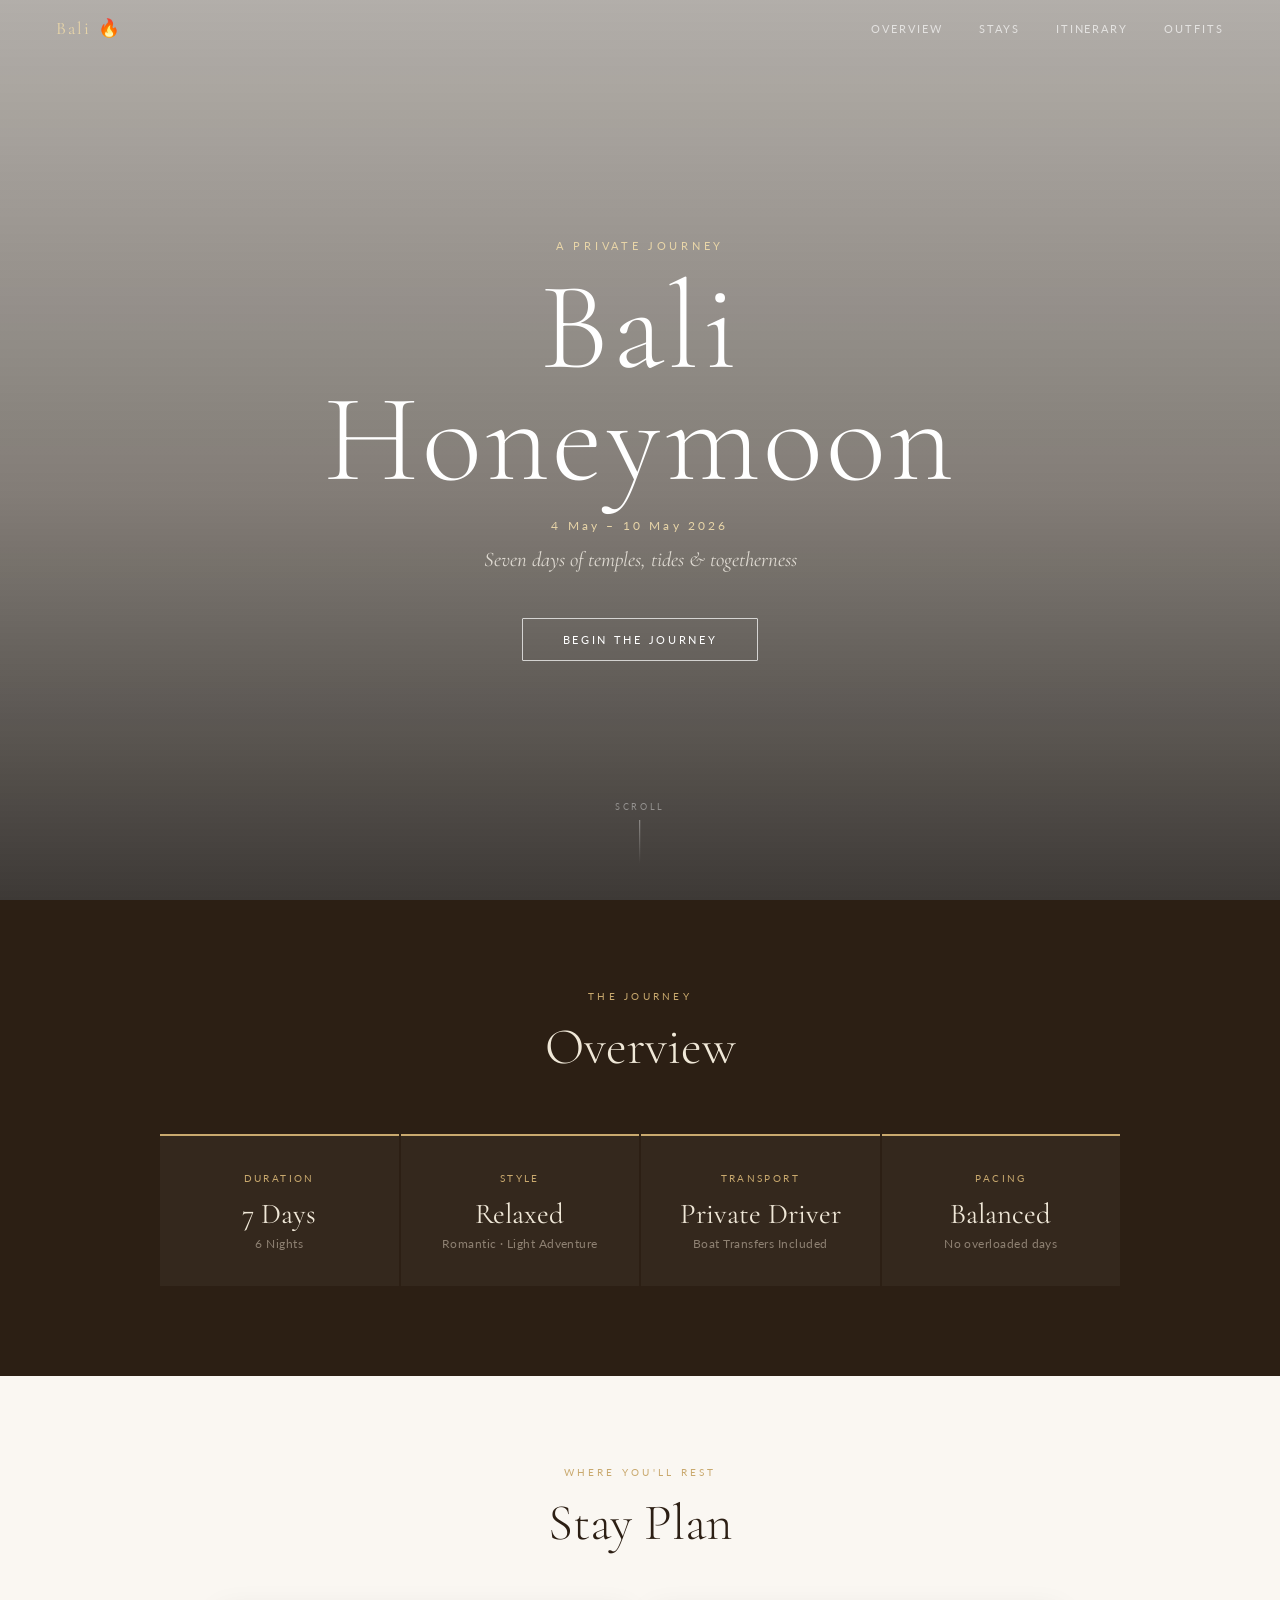
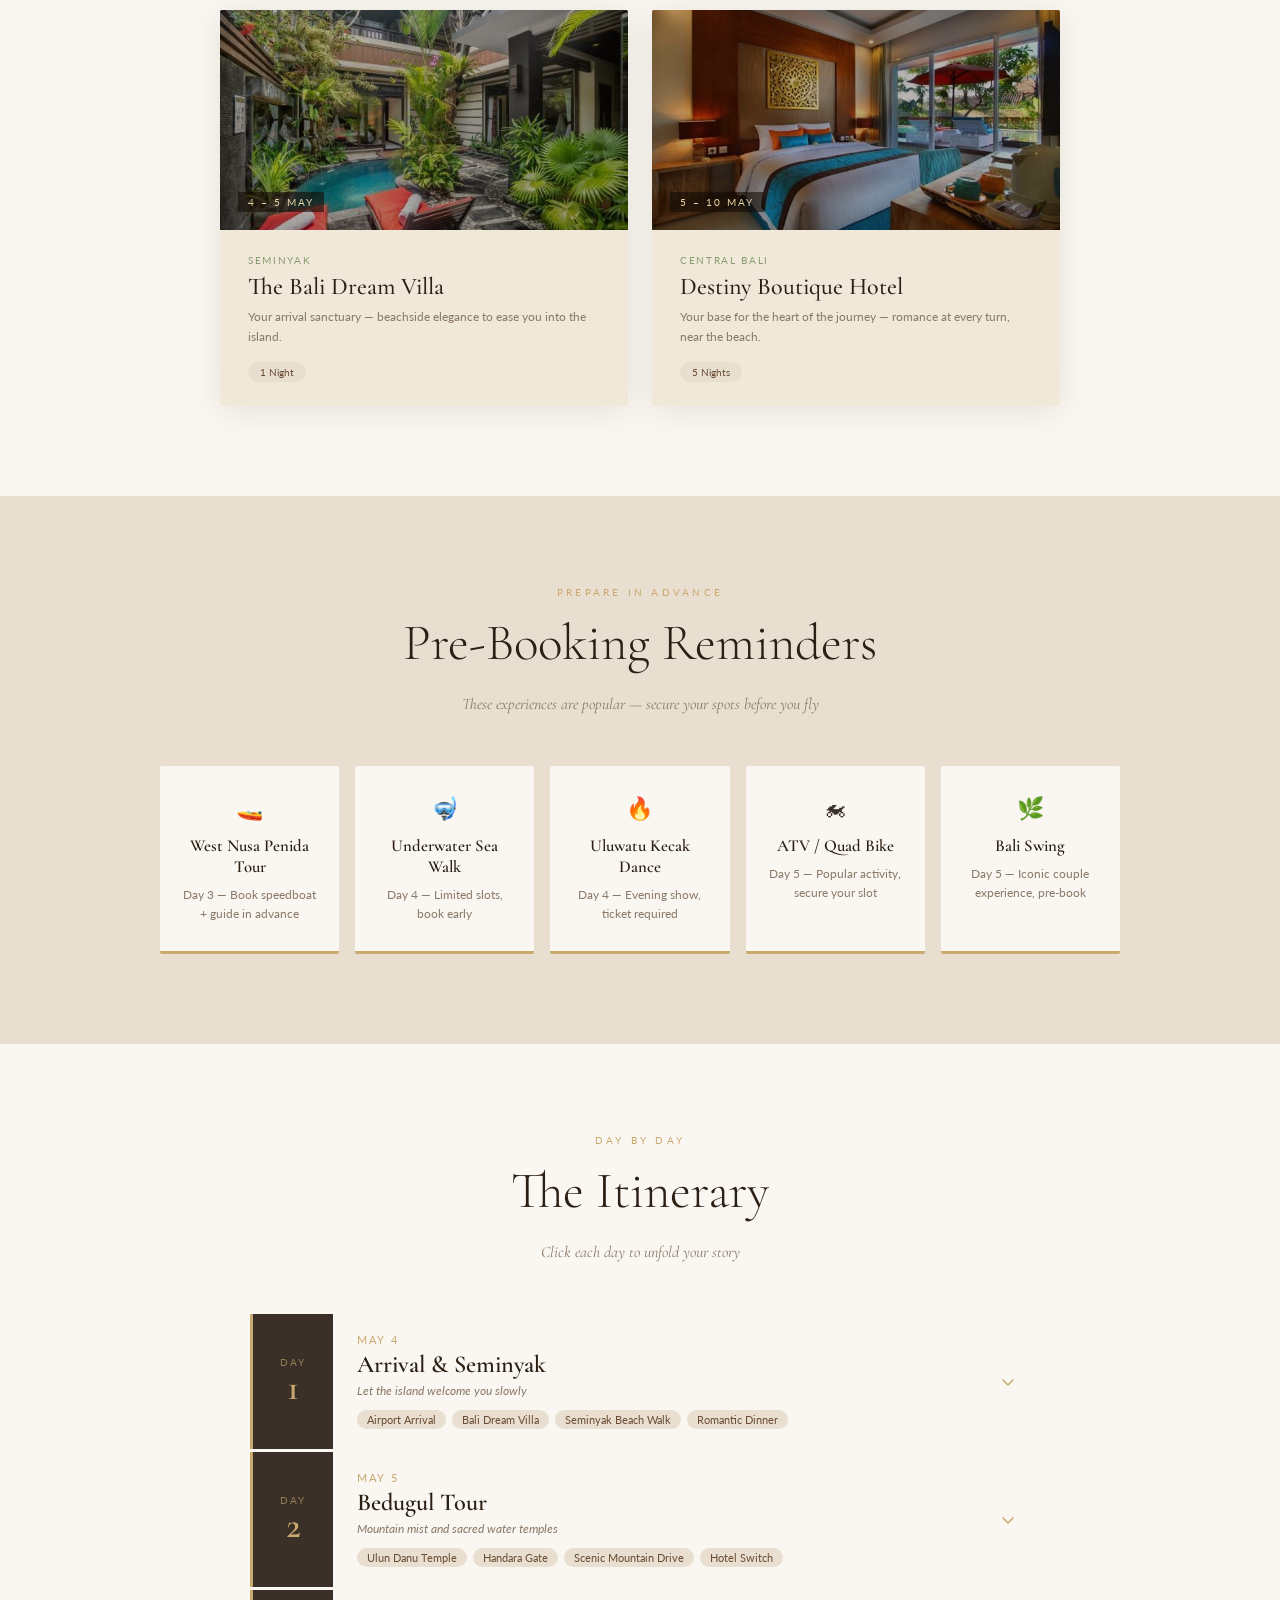
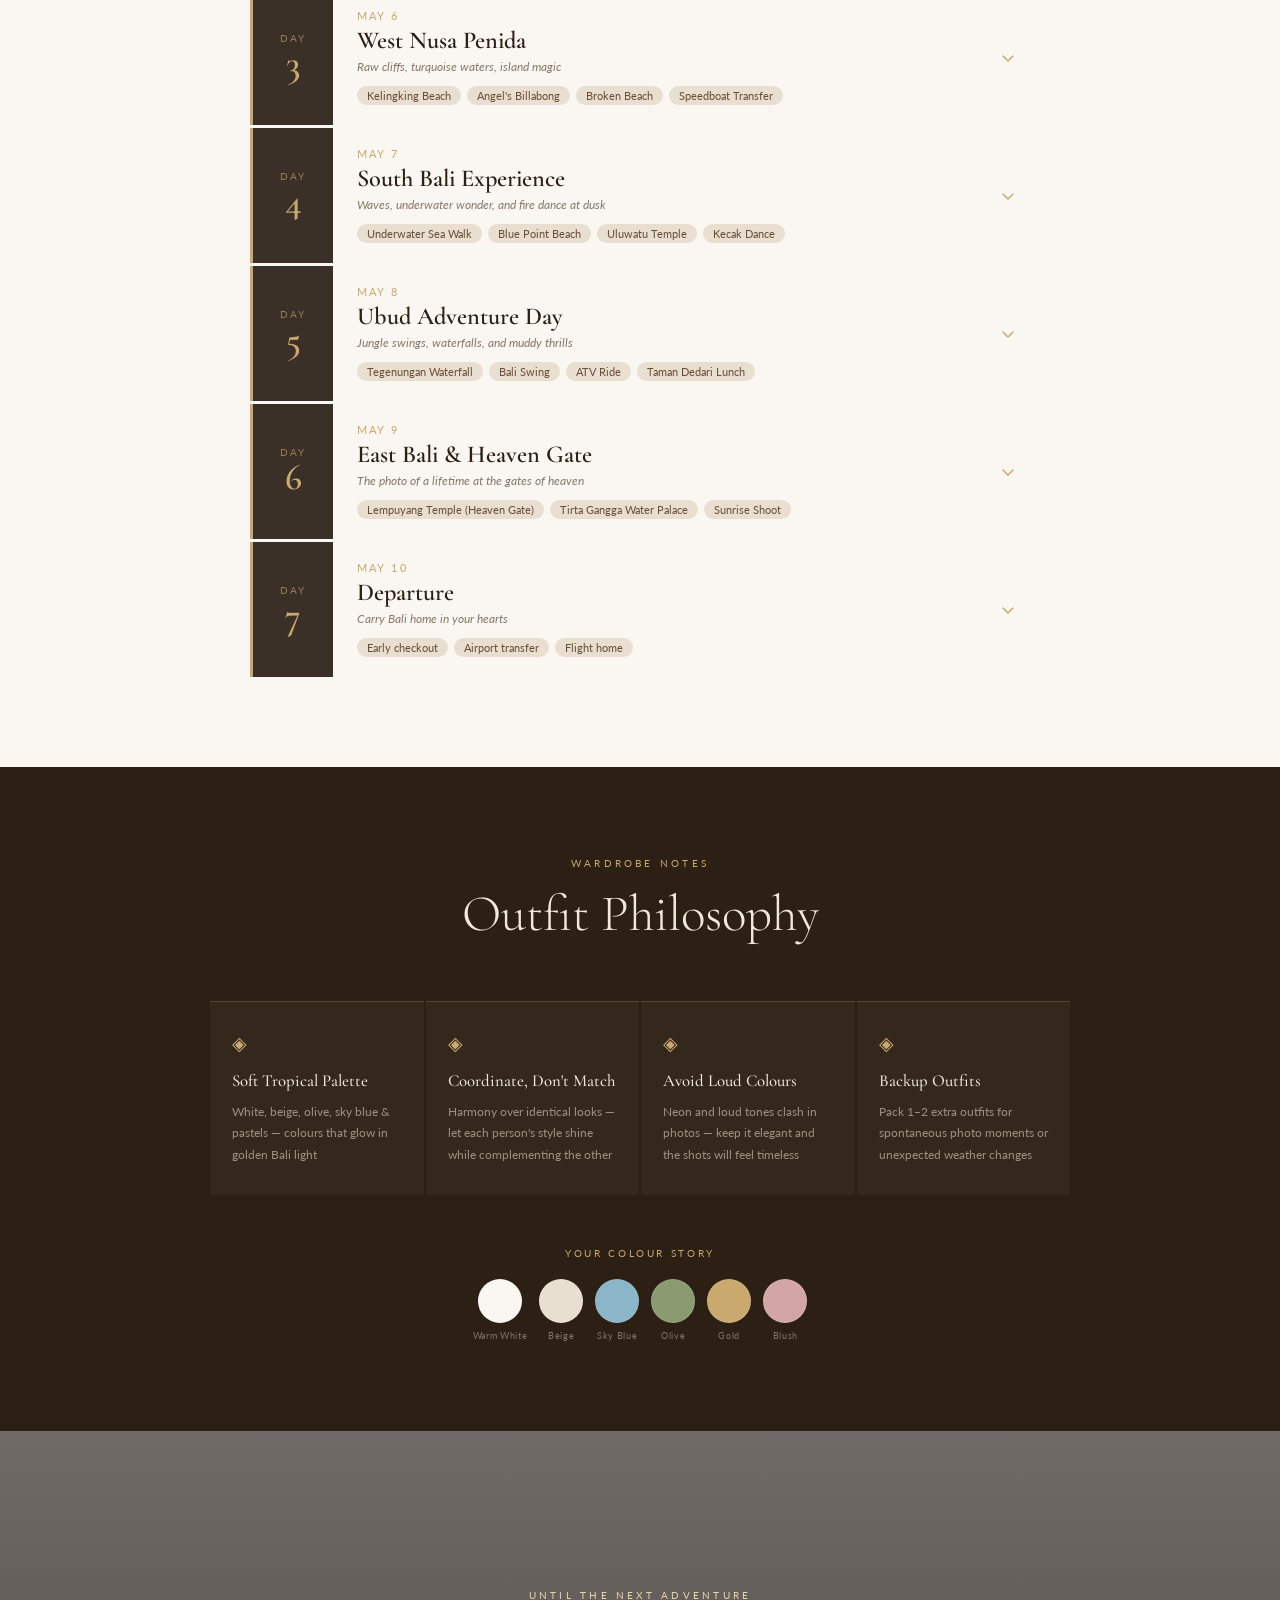
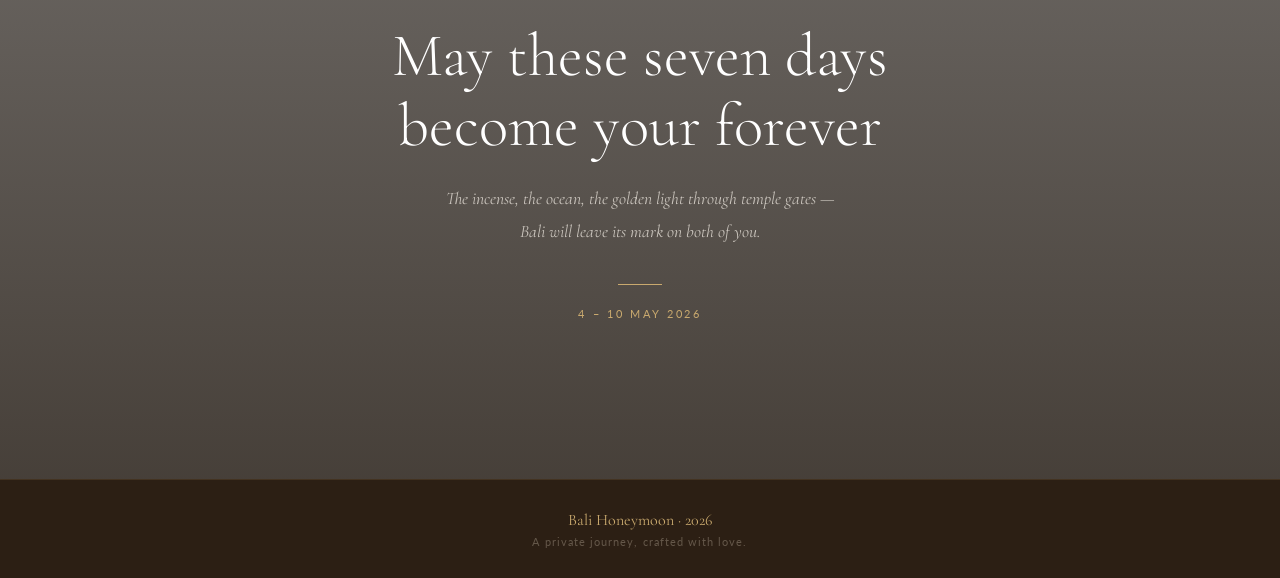
==== commit f4e1cb4c: "adj" ====
--- a/bali/index.html
+++ b/bali/index.html
@@ -362,7 +362,7 @@
 
 <!-- NAV -->
 <nav id="nav">
-  <span class="nav-logo">B &amp; H</span>
+  <span class="nav-logo">Bali 🔥</span>
   <div class="nav-links" id="nav-links">
     <a href="#overview">Overview</a>
     <a href="#stays">Stays</a>
@@ -425,26 +425,26 @@
   <h2 class="section-title">Stay Plan</h2>
   <div class="stays-grid">
     <div class="stay-card reveal">
-      <div class="stay-img" style="background-image:url('https://images.unsplash.com/photo-1571003123894-1f0594d2b5d9?w=700&q=80')">
+      <div class="stay-img" style="background-image:url('/bali/img/hotel-1.jpg')">
         <div class="stay-img-overlay"></div>
         <span class="stay-badge">4 – 5 May</span>
       </div>
       <div class="stay-body">
         <p class="stay-location">Seminyak</p>
         <h3 class="stay-name">The Bali Dream Villa</h3>
-        <p class="stay-note">Your arrival sanctuary — beachside elegance to ease you into the island</p>
+        <p class="stay-note">Your arrival sanctuary — beachside elegance to ease you into the island.</p>
         <span class="stay-nights">1 Night</span>
       </div>
     </div>
     <div class="stay-card reveal reveal-d2">
-      <div class="stay-img" style="background-image:url('https://images.unsplash.com/photo-1540541338537-1220059bab68?w=700&q=80')">
+      <div class="stay-img" style="background-image:url('/bali/img/hotel-2.jpg')">
         <div class="stay-img-overlay"></div>
         <span class="stay-badge">5 – 10 May</span>
       </div>
       <div class="stay-body">
         <p class="stay-location">Central Bali</p>
         <h3 class="stay-name">Destiny Boutique Hotel</h3>
-        <p class="stay-note">Your base for the heart of the journey — romance at every turn</p>
+        <p class="stay-note">Your base for the heart of the journey — romance at every turn, near the beach.</p>
         <span class="stay-nights">5 Nights</span>
       </div>
     </div>
@@ -600,7 +600,7 @@
     vibe: "Adventure, practical",
     mood: "Raw cliffs, turquoise waters, island magic",
     highlights: ["Kelingking Beach","Angel's Billabong","Broken Beach","Speedboat Transfer"],
-    tip: "Most tiring day — keep the evening relaxed.",
+    tip: "Most tiring day — keep the evening relaxed. <br>Add diamond beach if possible.",
     timeline: [
       {time:"6:00 AM", act:"Pickup"},
       {time:"7:30 AM", act:"Speedboat to Nusa Penida"},
@@ -775,7 +775,7 @@
         <div class="accordion" data-acc="timeline-${day.num}">
           <button class="accordion-trigger" aria-expanded="false">
             <span class="acc-label"><span>◎</span> Timeline</span>
-            <span class="acc-plus">+</span>
+            <span class="acc-plus">＋</span>
           </button>
           <div class="accordion-body">
             <div class="accordion-inner">${timelineHTML}</div>
@@ -785,7 +785,7 @@
         <div class="accordion" data-acc="outfit-${day.num}">
           <button class="accordion-trigger" aria-expanded="false">
             <span class="acc-label"><span>✦</span> Outfit Guide</span>
-            <span class="acc-plus">+</span>
+            <span class="acc-plus">＋</span>
           </button>
           <div class="accordion-body">
             <div class="accordion-inner">${outfitHTML}</div>
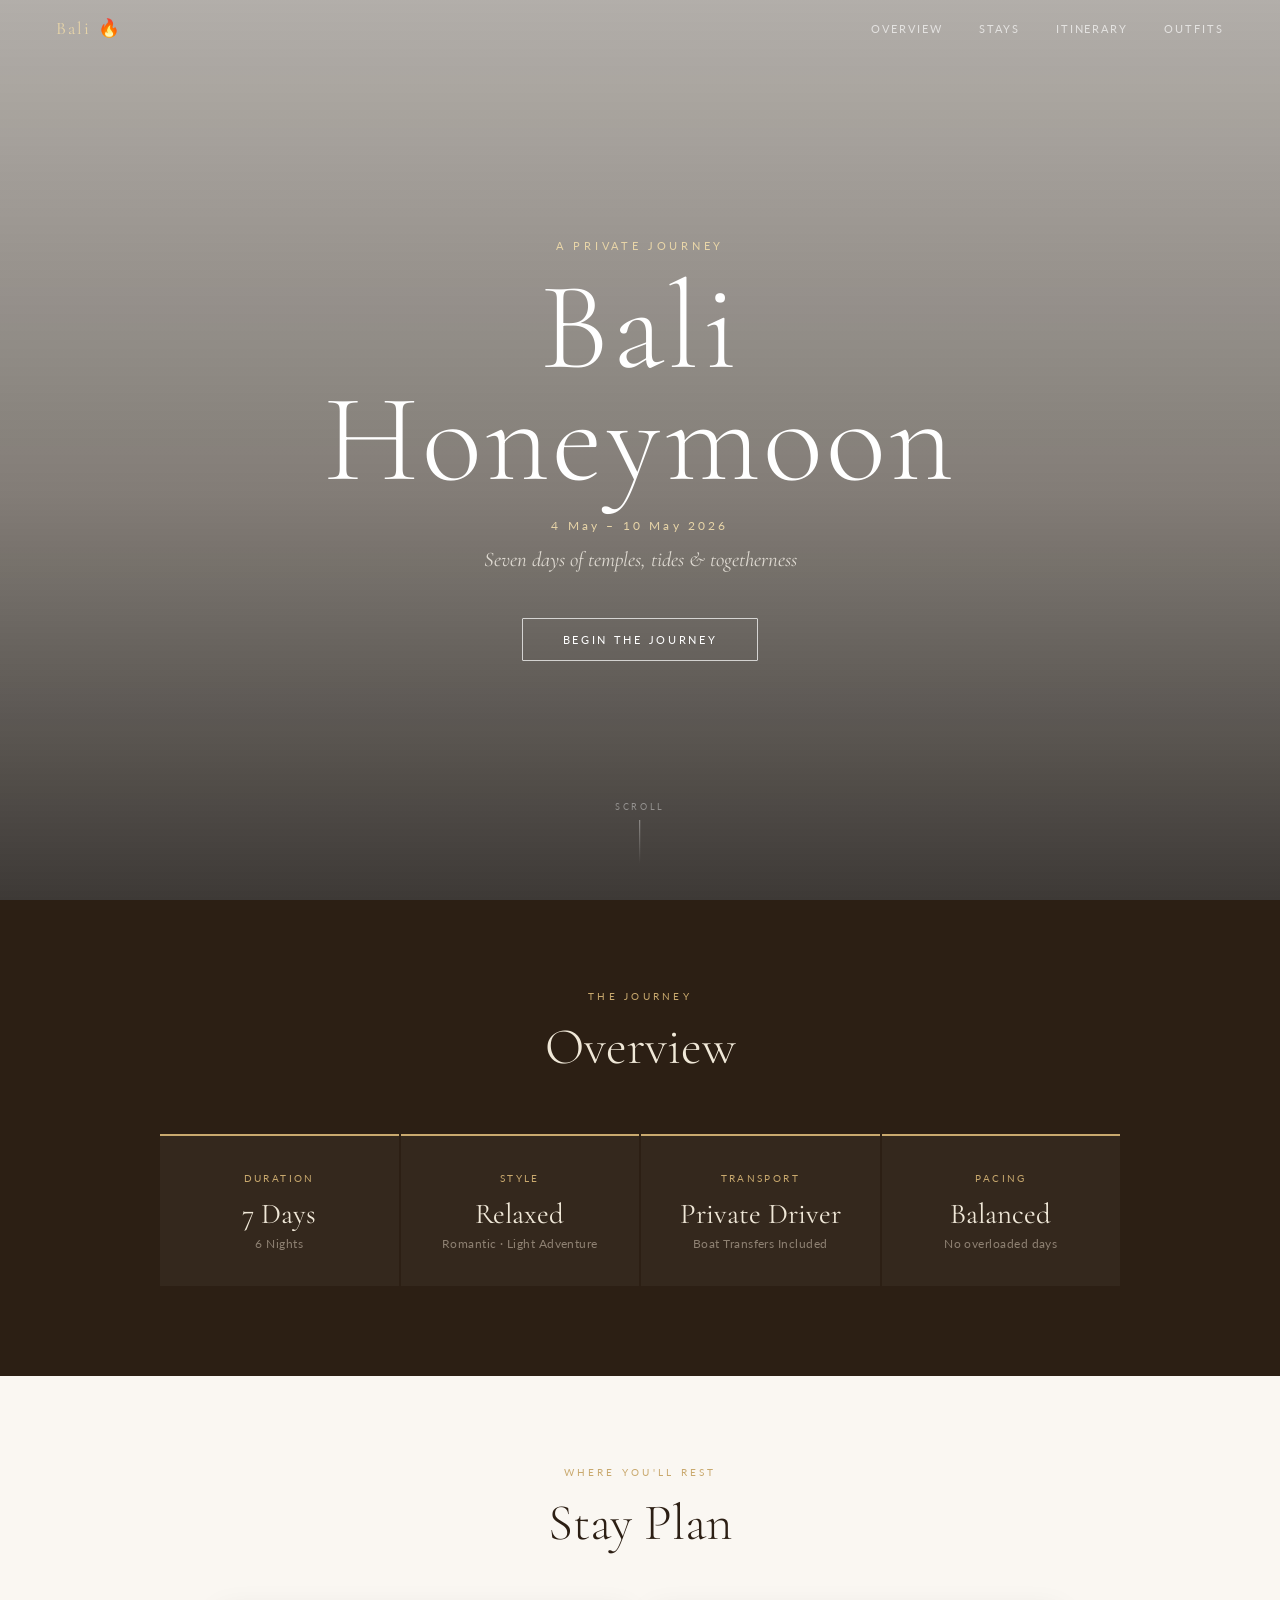
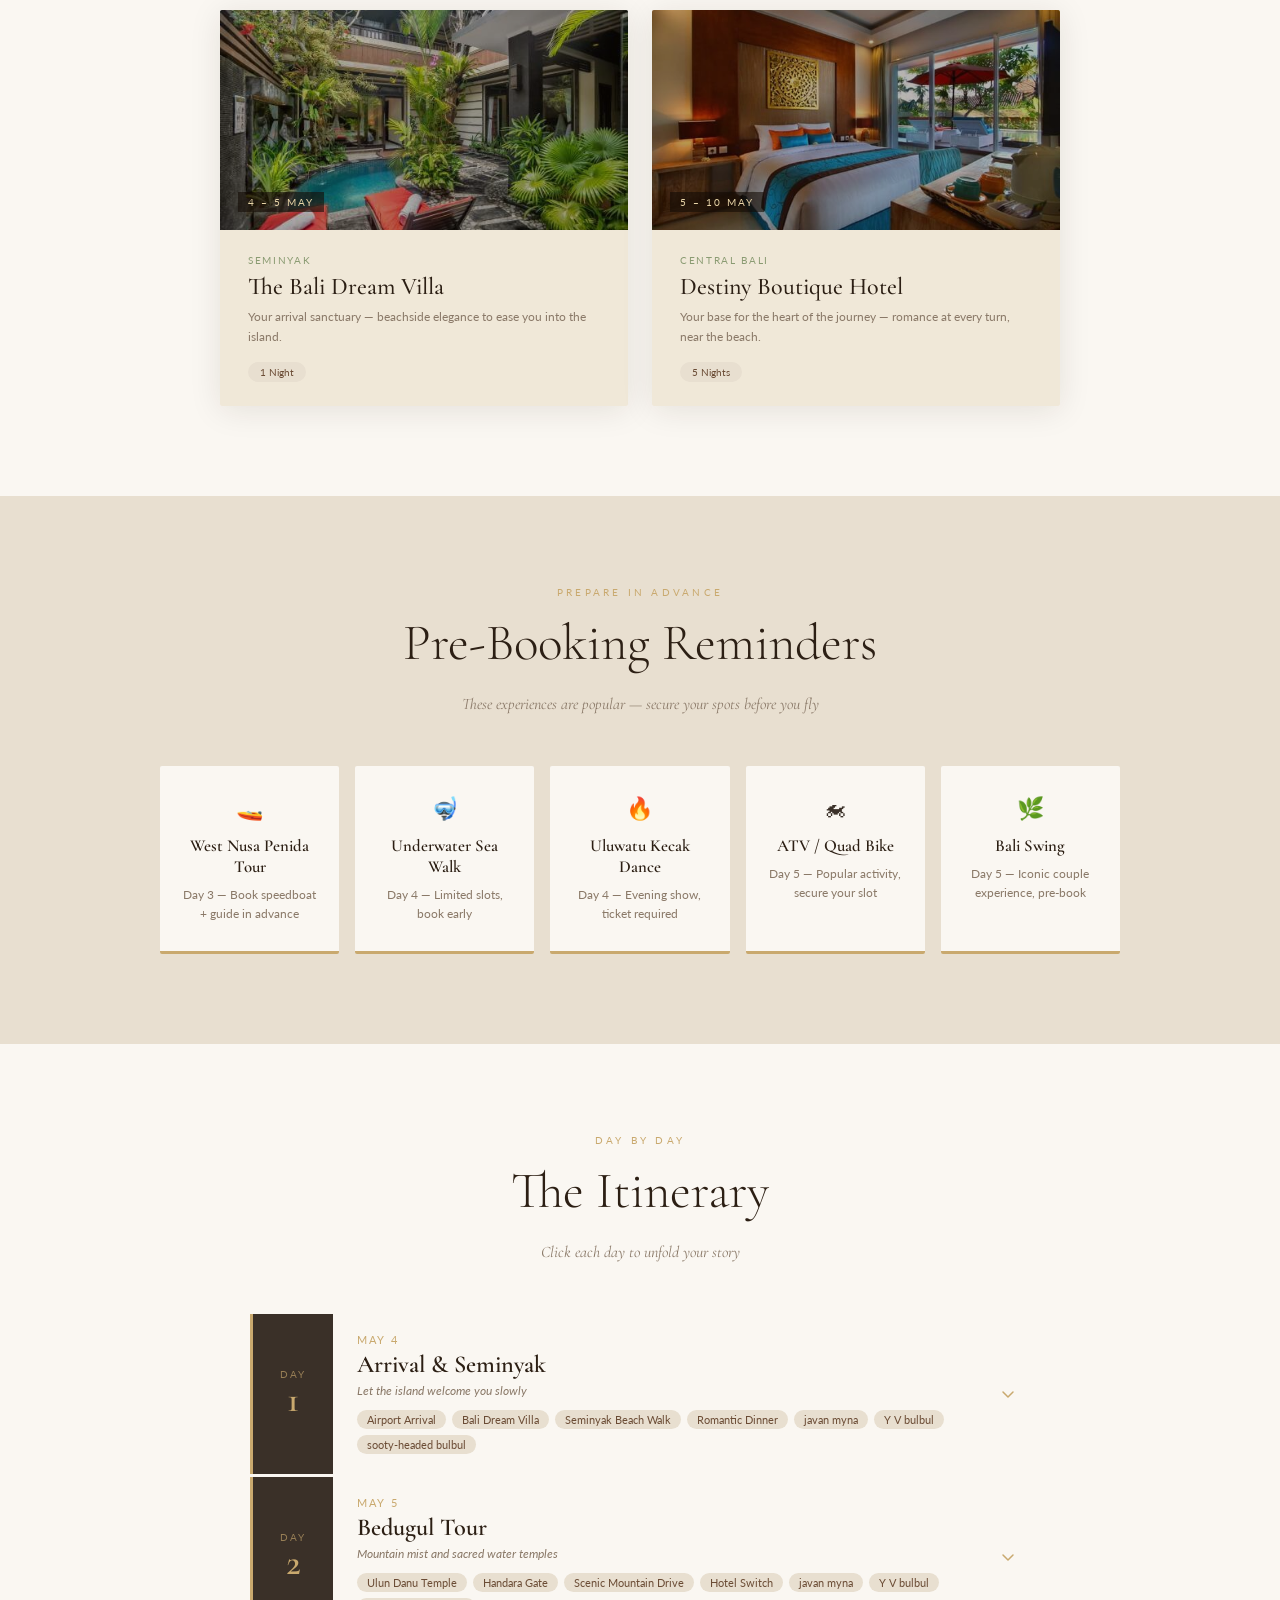
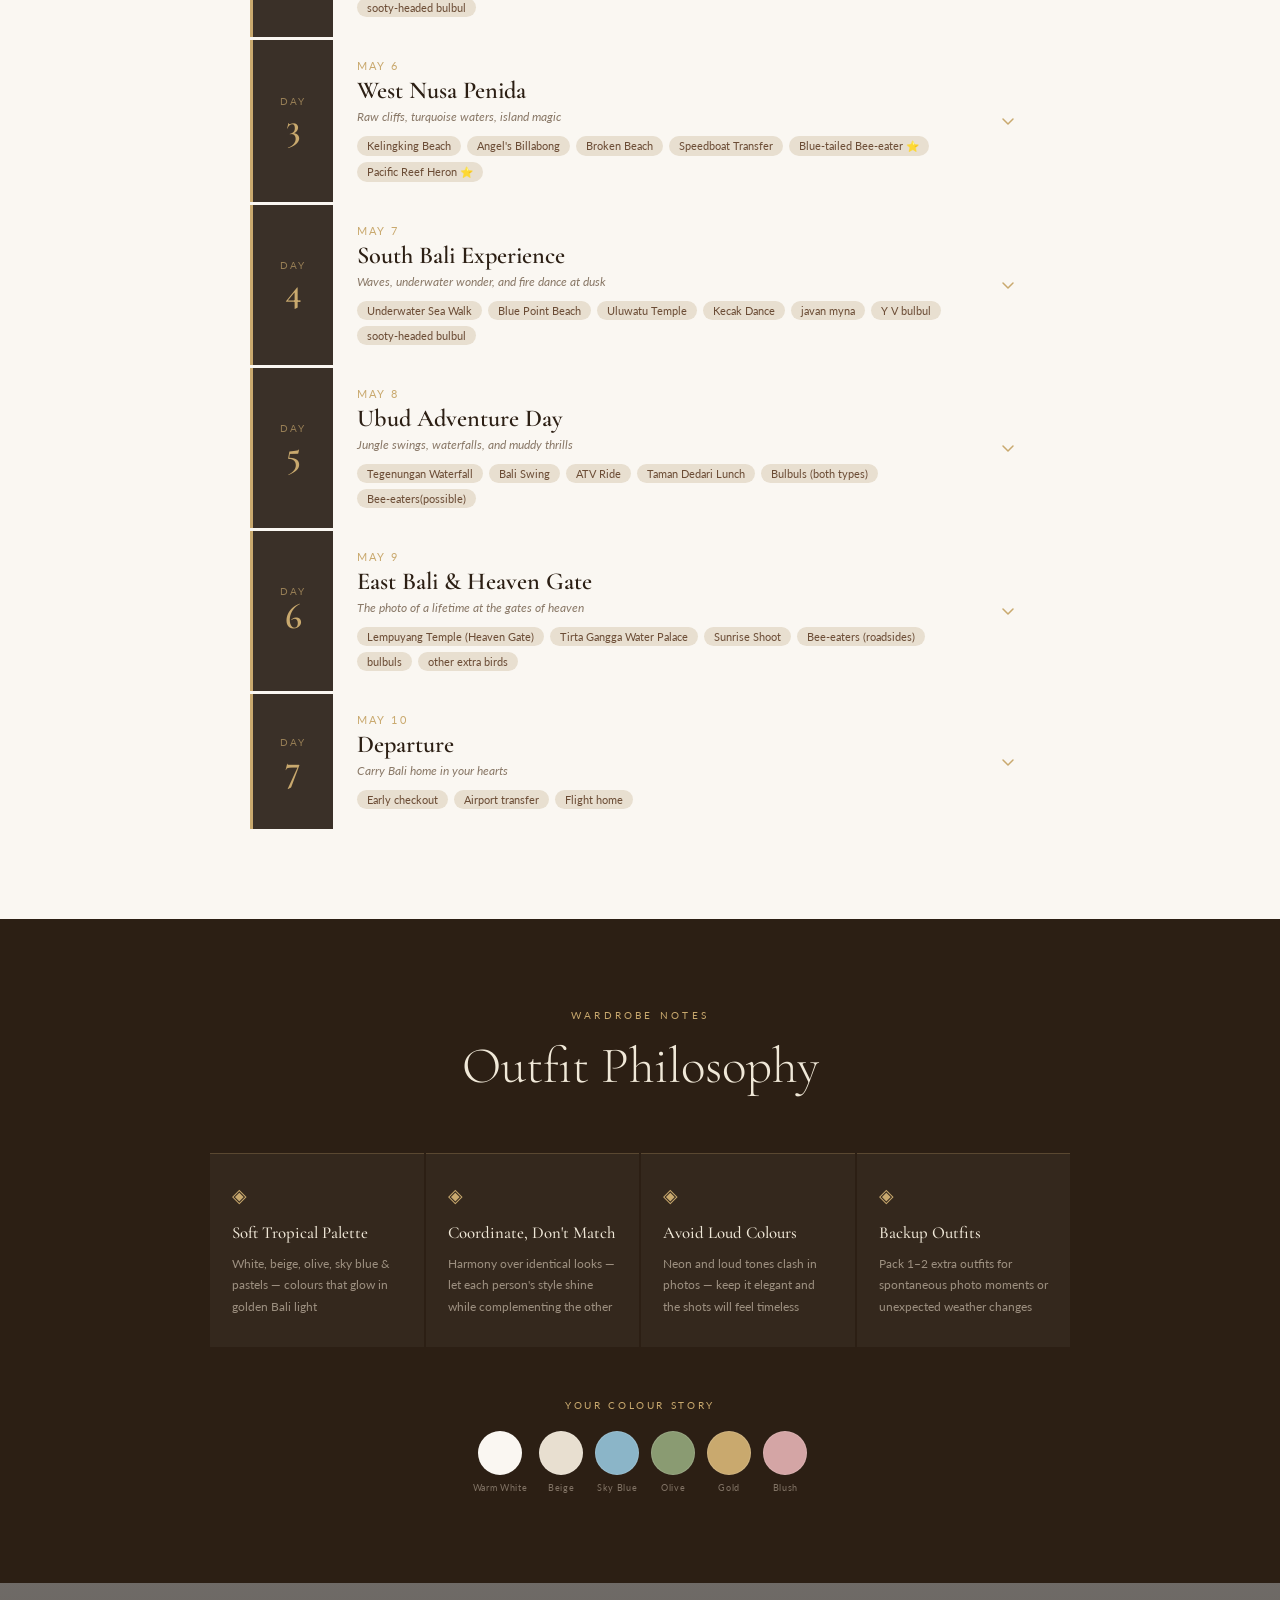
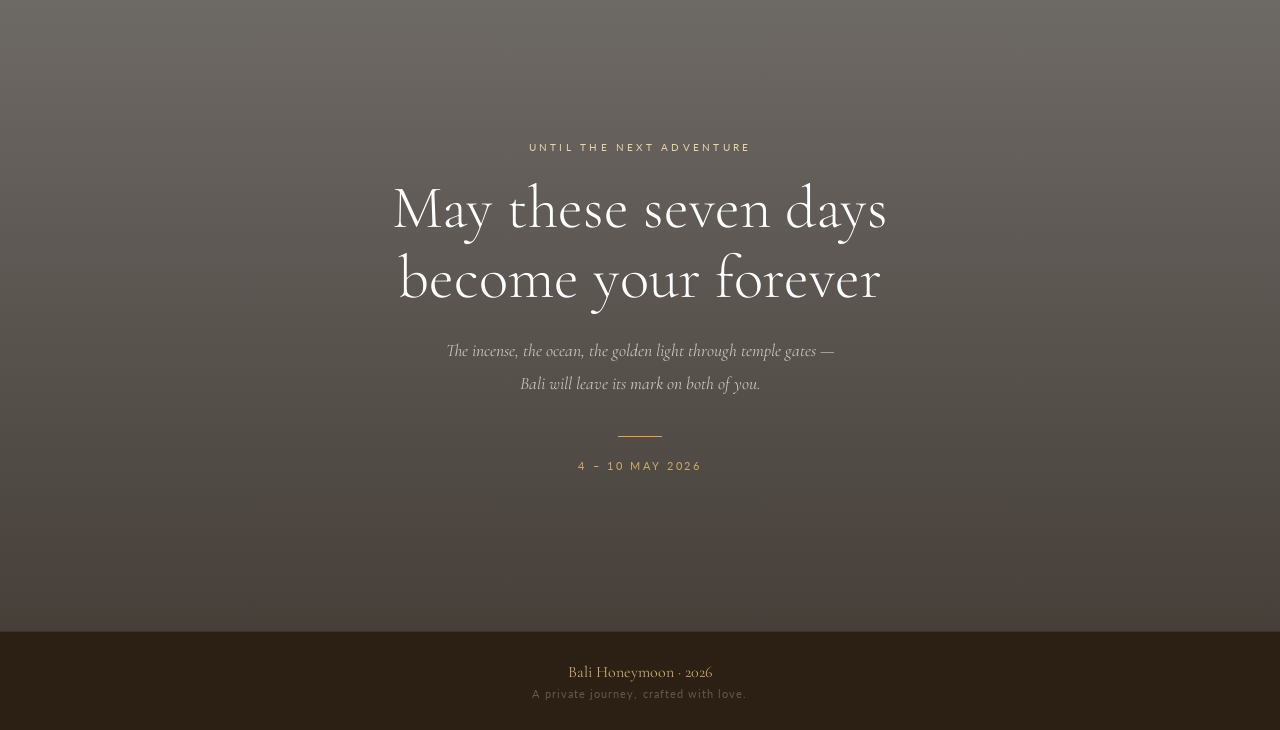
==== commit ff74061f: "adj" ====
--- a/bali/index.html
+++ b/bali/index.html
@@ -563,7 +563,7 @@
     num: 1, title: "Arrival & Seminyak", date: "May 4",
     vibe: "Soft, romantic, effortless",
     mood: "Let the island welcome you slowly",
-    highlights: ["Airport Arrival","Bali Dream Villa","Seminyak Beach Walk","Romantic Dinner"],
+    highlights: ["Airport Arrival","Bali Dream Villa","Seminyak Beach Walk","Romantic Dinner", "javan myna", "Y V bulbul", "sooty-headed bulbul"],
     tip: "Keep this day light — focus on rest after travel.",
     timeline: [
       {time:"1:30 PM", act:"Arrive in Bali"},
@@ -580,7 +580,7 @@
     num: 2, title: "Bedugul Tour", date: "May 5",
     vibe: "Scenic, aesthetic, cozy",
     mood: "Mountain mist and sacred water temples",
-    highlights: ["Ulun Danu Temple","Handara Gate","Scenic Mountain Drive","Hotel Switch"],
+    highlights: ["Ulun Danu Temple","Handara Gate","Scenic Mountain Drive","Hotel Switch", "javan myna", "Y V bulbul", "sooty-headed bulbul"],
     tip: "Smooth transfer day — enjoy the journey.",
     timeline: [
       {time:"8:00 AM", act:"Breakfast"},
@@ -599,12 +599,14 @@
     num: 3, title: "West Nusa Penida", date: "May 6",
     vibe: "Adventure, practical",
     mood: "Raw cliffs, turquoise waters, island magic",
-    highlights: ["Kelingking Beach","Angel's Billabong","Broken Beach","Speedboat Transfer"],
-    tip: "Most tiring day — keep the evening relaxed. <br>Add diamond beach if possible.",
+    highlights: ["Kelingking Beach","Angel's Billabong","Broken Beach","Speedboat Transfer", "Blue-tailed Bee-eater ⭐","Pacific Reef Heron ⭐"],
+    tip: "Most tiring day — keep the evening relaxed. <br>Add diamond beach if possible and don’t try to go down Kelingking fully .",
     timeline: [
-      {time:"6:00 AM", act:"Pickup"},
-      {time:"7:30 AM", act:"Speedboat to Nusa Penida"},
-      {time:"9:00 AM", act:"Kelingking Beach"},
+      {time:"5:30 AM", act:"Pickup"},
+      {time:"6:30 AM", act:"First speedboat to Nusa Penida"},
+      {time:"7:30 AM", act:"Arrive to Nusa Penida"},
+      {time:"7:30 AM - 8:30AM", act:"Bali Myna[Slow drive through village roads| Look at:Tall trees, Open perches, Rooftops / wires]"},
+      {time:"9:30 AM", act:"Kelingking Beach"},
       {time:"10:30 AM", act:"Angel's Billabong"},
       {time:"11:20 AM", act:"Broken Beach"},
       {time:"12:15 PM", act:"Lunch"},
@@ -619,8 +621,8 @@
     num: 4, title: "South Bali Experience", date: "May 7",
     vibe: "Beach + culture",
     mood: "Waves, underwater wonder, and fire dance at dusk",
-    highlights: ["Underwater Sea Walk","Blue Point Beach","Uluwatu Temple","Kecak Dance"],
-    tip: "Stay on schedule to avoid rushing.",
+    highlights: ["Underwater Sea Walk","Blue Point Beach","Uluwatu Temple","Kecak Dance", "javan myna", "Y V bulbul", "sooty-headed bulbul"],
+    tip: "Stay on schedule to avoid rushing. At Malini Uluwatu, go for cliff-edge seating",
     timeline: [
       {time:"8:00 AM", act:"Breakfast"},
       {time:"9:00 AM", act:"Underwater Sea Walk"},
@@ -638,7 +640,7 @@
     num: 5, title: "Ubud Adventure Day", date: "May 8",
     vibe: "Instagram + adventure",
     mood: "Jungle swings, waterfalls, and muddy thrills",
-    highlights: ["Tegenungan Waterfall","Bali Swing","ATV Ride","Taman Dedari Lunch"],
+    highlights: ["Tegenungan Waterfall","Bali Swing","ATV Ride","Taman Dedari Lunch", "Bulbuls (both types)", "Bee-eaters(possible)"],
     tip: "ATV will get very muddy — plan clothing change accordingly.",
     timeline: [
       {time:"8:00 AM", act:"Leave for Ubud"},
@@ -656,15 +658,16 @@
     num: 6, title: "East Bali & Heaven Gate", date: "May 9",
     vibe: "Iconic + dreamy (main photo day)",
     mood: "The photo of a lifetime at the gates of heaven",
-    highlights: ["Lempuyang Temple (Heaven Gate)","Tirta Gangga Water Palace","Sunrise Shoot"],
+    highlights: ["Lempuyang Temple (Heaven Gate)","Tirta Gangga Water Palace","Sunrise Shoot", "Bee-eaters (roadsides)", "bulbuls","other extra birds"],
     tip: "Arrive early to beat crowds and get better photos.",
     timeline: [
       {time:"3:30 AM", act:"Depart from hotel"},
       {time:"6:00 AM", act:"Arrive at Heaven Gate"},
       {time:"8:30 AM", act:"Breakfast"},
       {time:"10:00 AM", act:"Tirta Gangga Water Palace"},
-      {time:"1:00 PM", act:"Return journey"},
-      {time:"Evening", act:"Rest & pack for departure"},
+      {time:"1:30 PM", act:"Lunch"},
+      {time:"3:00 PM", act:"Bali Bird Park (only if we cant see bali myna whole trip)"},
+      {time:"6:00 PM", act:"Back to hotel"},
     ],
     him: ["White/cream shirt","Beige trousers","Sandals/shoes"],
     her: ["Elegant long dress (white/red/pastel)"],
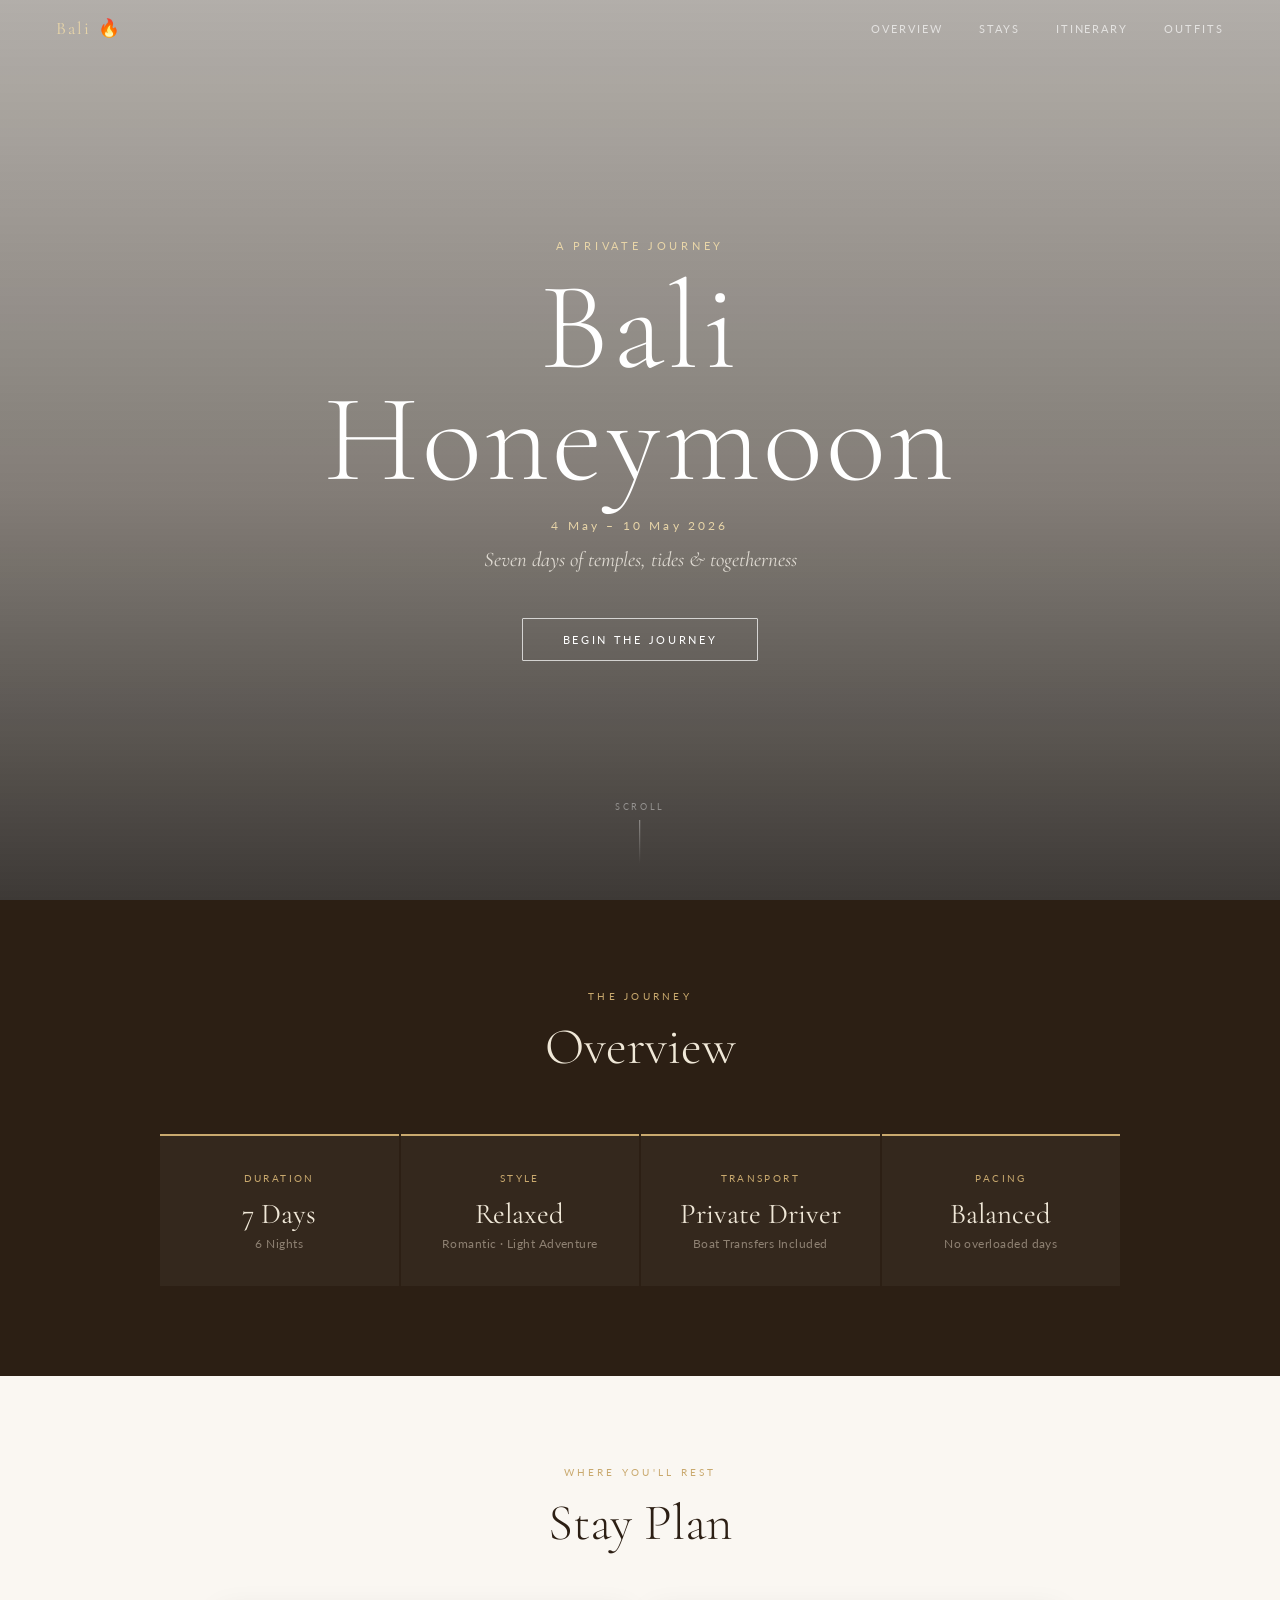
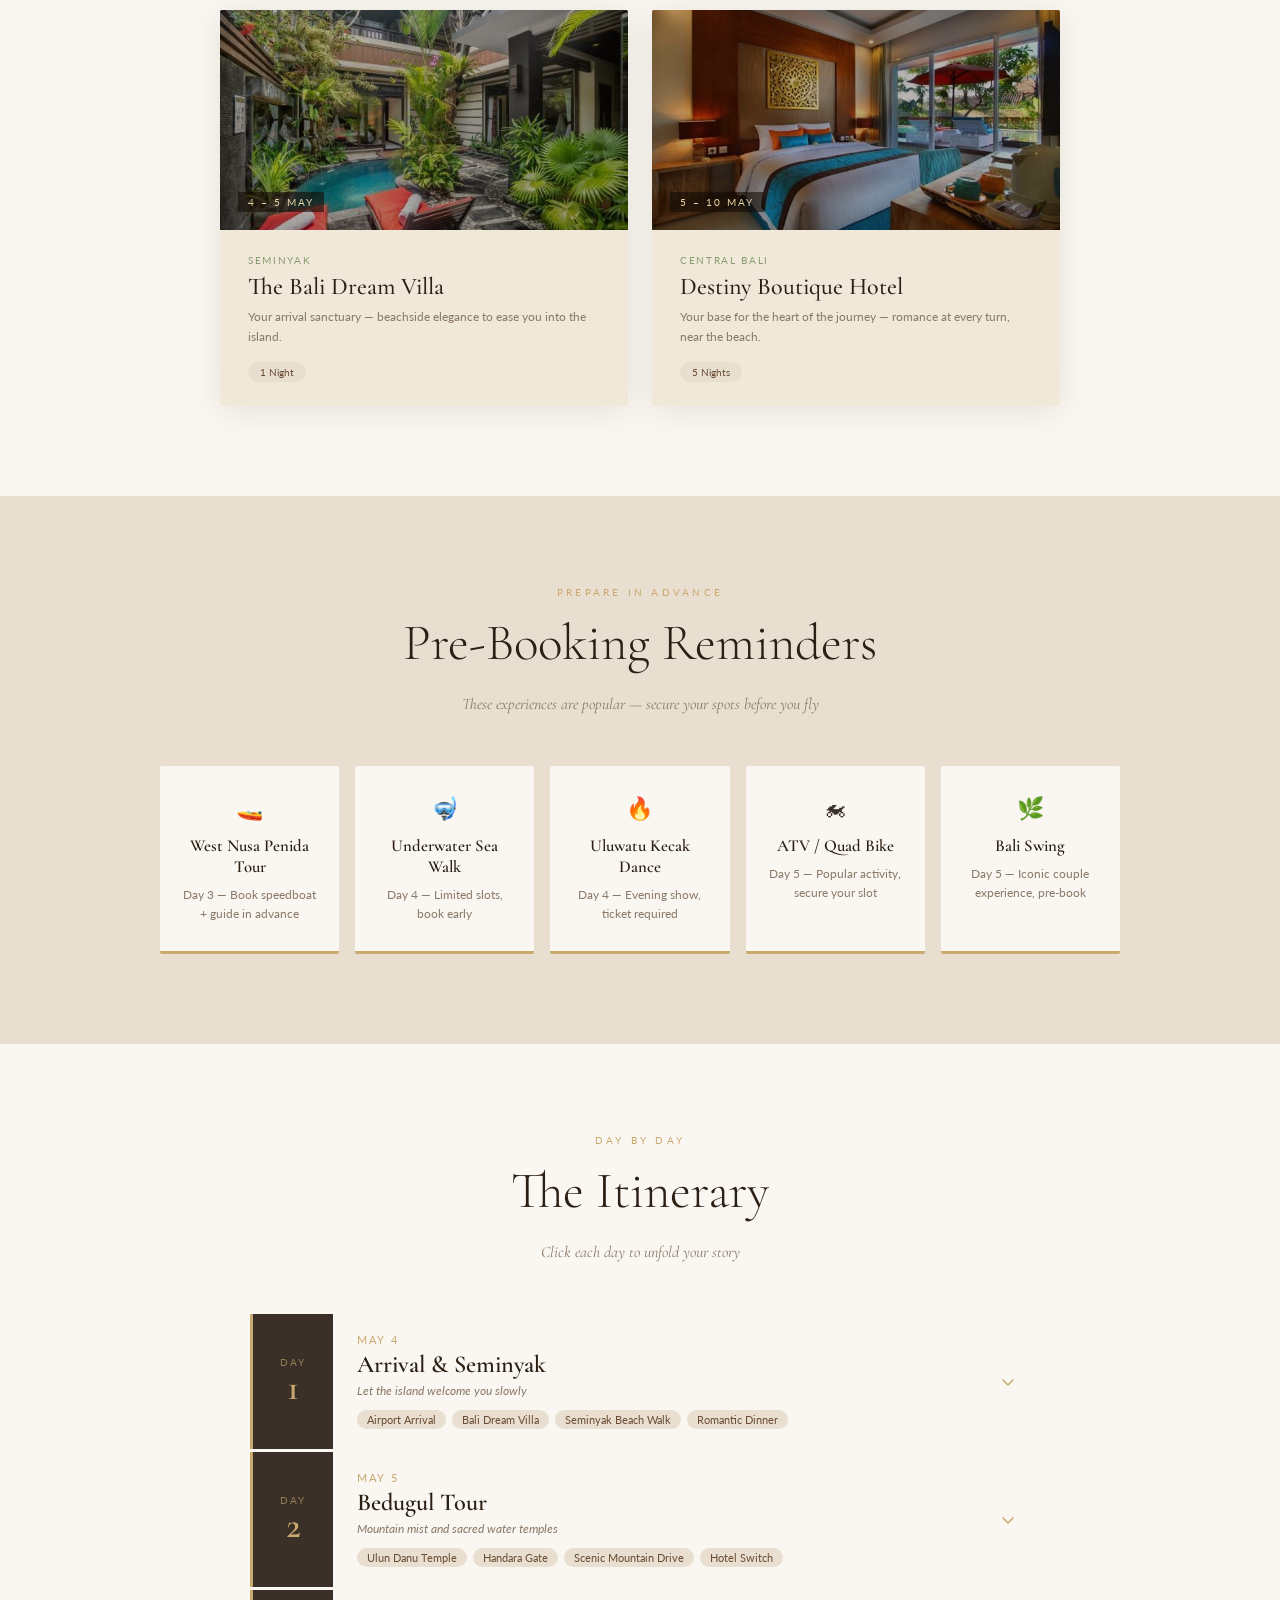
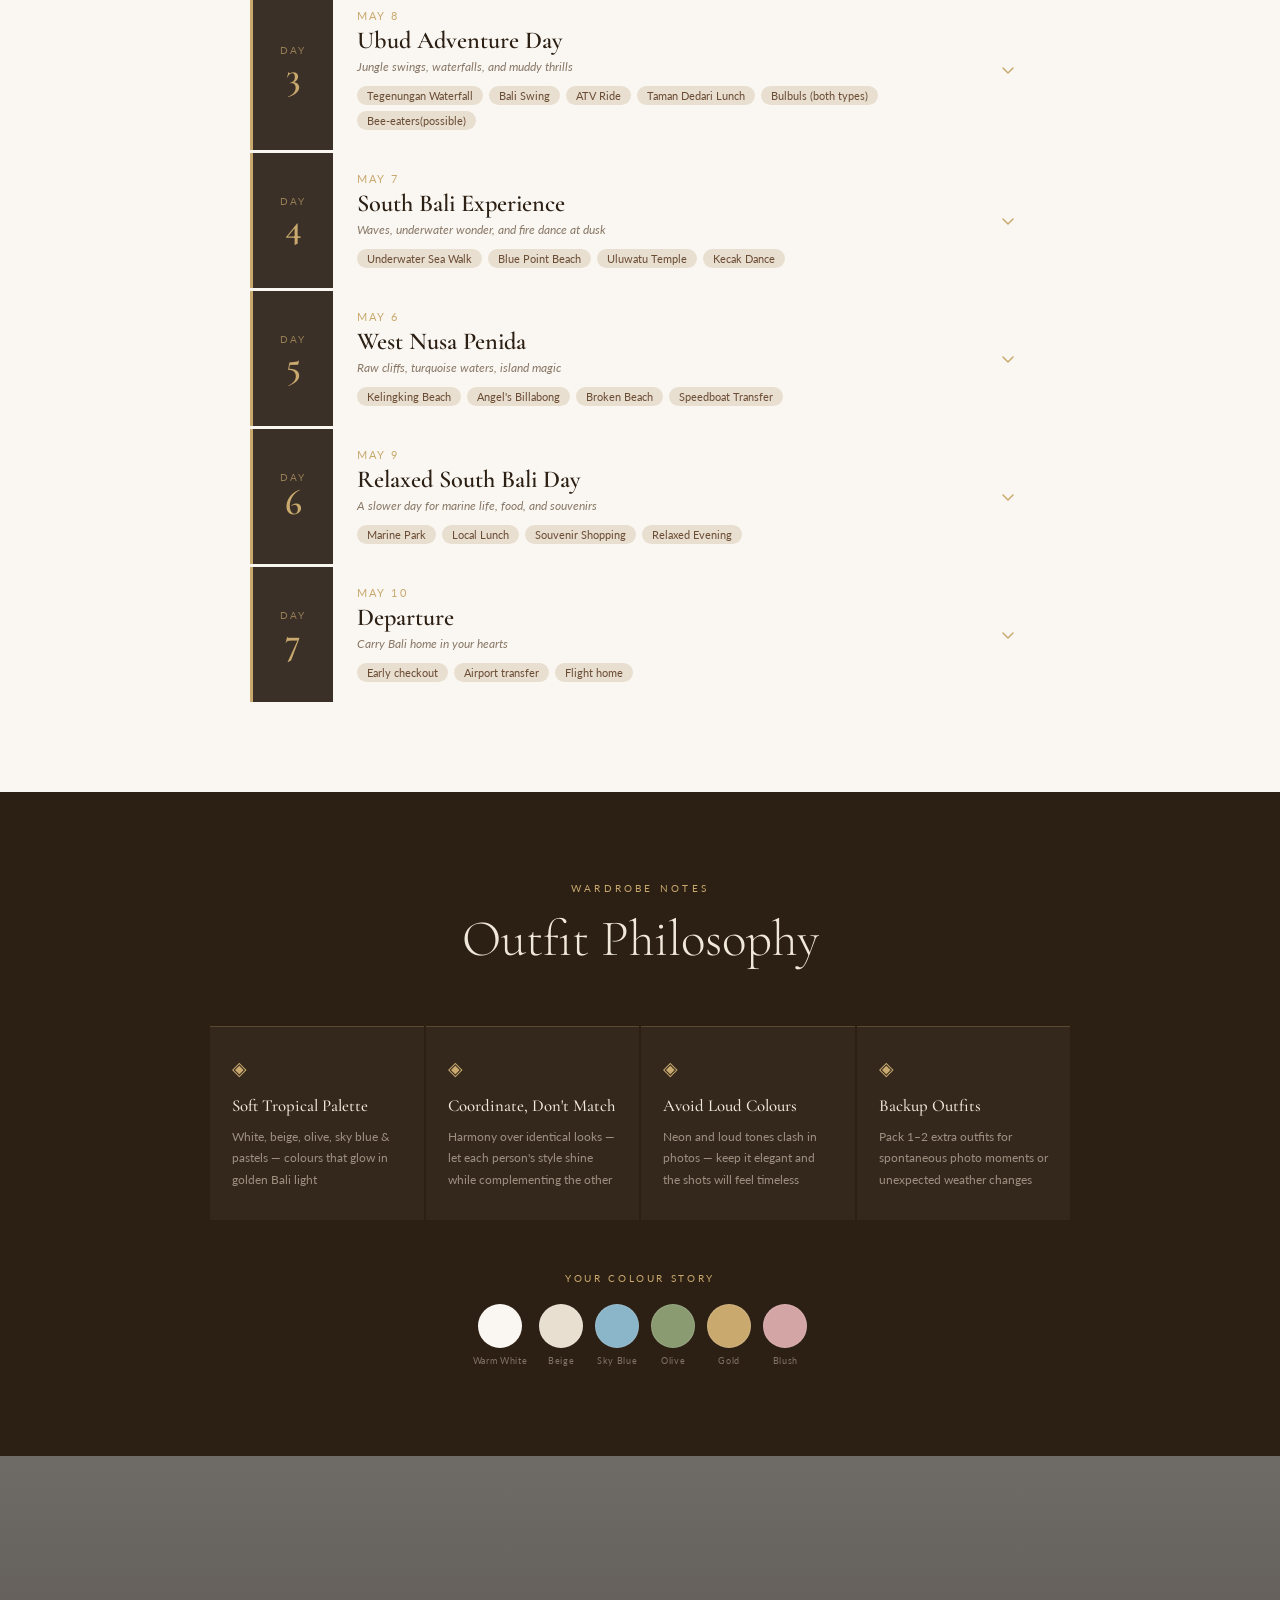
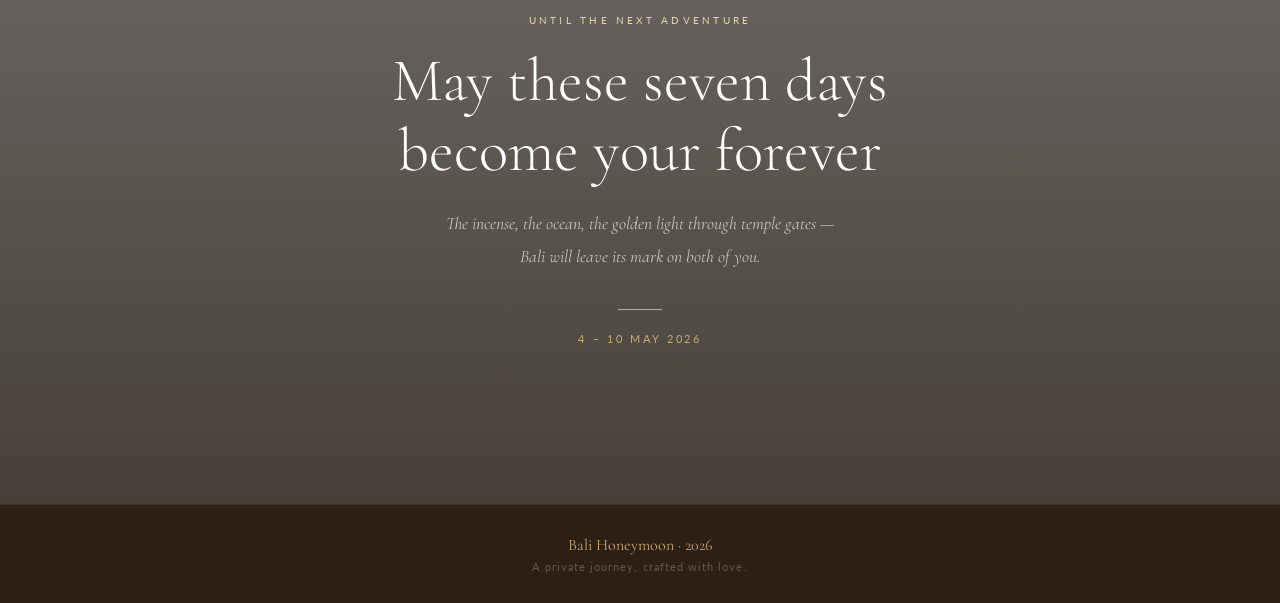
==== commit c5eb6276: "changes in plans" ====
--- a/bali/index.html
+++ b/bali/index.html
@@ -563,7 +563,7 @@
     num: 1, title: "Arrival & Seminyak", date: "May 4",
     vibe: "Soft, romantic, effortless",
     mood: "Let the island welcome you slowly",
-    highlights: ["Airport Arrival","Bali Dream Villa","Seminyak Beach Walk","Romantic Dinner", "javan myna", "Y V bulbul", "sooty-headed bulbul"],
+    highlights: ["Airport Arrival","Bali Dream Villa","Seminyak Beach Walk","Romantic Dinner"],
     tip: "Keep this day light — focus on rest after travel.",
     timeline: [
       {time:"1:30 PM", act:"Arrive in Bali"},
@@ -580,15 +580,15 @@
     num: 2, title: "Bedugul Tour", date: "May 5",
     vibe: "Scenic, aesthetic, cozy",
     mood: "Mountain mist and sacred water temples",
-    highlights: ["Ulun Danu Temple","Handara Gate","Scenic Mountain Drive","Hotel Switch", "javan myna", "Y V bulbul", "sooty-headed bulbul"],
+    highlights: ["Ulun Danu Temple","Handara Gate","Scenic Mountain Drive","Hotel Switch"],
     tip: "Smooth transfer day — enjoy the journey.",
     timeline: [
       {time:"8:00 AM", act:"Breakfast"},
       {time:"9:00 AM", act:"Check out of Seminyak villa"},
-      {time:"11:30 AM", act:"Ulun Danu Temple"},
-      {time:"12:45 PM", act:"Handara Gate"},
+      {time:"11:30 AM", act:"Handara Gate"},
+      {time:"12:45 PM", act:"Ulun Danu Temple"},
       {time:"1:30 PM", act:"Lunch"},
-      {time:"2:45 PM", act:"Optional waterfall visit"},
+      {time:"2:45 PM", act:"Leke Leke Waterfall"},
       {time:"5:30 PM", act:"Check-in at Destiny Boutique Hotel"},
       {time:"Evening", act:"Dinner & relax"},
     ],
@@ -596,38 +596,34 @@
     her: ["Long flowy dress","Light shawl/jacket","Sandals"],
   },
   {
-    num: 3, title: "West Nusa Penida", date: "May 6",
-    vibe: "Adventure, practical",
-    mood: "Raw cliffs, turquoise waters, island magic",
-    highlights: ["Kelingking Beach","Angel's Billabong","Broken Beach","Speedboat Transfer", "Blue-tailed Bee-eater ⭐","Pacific Reef Heron ⭐"],
-    tip: "Most tiring day — keep the evening relaxed. <br>Add diamond beach if possible and don’t try to go down Kelingking fully .",
+    num: 3, title: "Ubud Adventure Day", date: "May 8",
+    vibe: "Instagram + adventure",
+    mood: "Jungle swings, waterfalls, and muddy thrills",
+    highlights: ["Tegenungan Waterfall","Bali Swing","ATV Ride","Taman Dedari Lunch", "Bulbuls (both types)", "Bee-eaters(possible)"],
+    tip: "ATV will get very muddy — plan clothing change accordingly.",
     timeline: [
-      {time:"5:30 AM", act:"Pickup"},
-      {time:"6:30 AM", act:"First speedboat to Nusa Penida"},
-      {time:"7:30 AM", act:"Arrive to Nusa Penida"},
-      {time:"7:30 AM - 8:30AM", act:"Bali Myna[Slow drive through village roads| Look at:Tall trees, Open perches, Rooftops / wires]"},
-      {time:"9:30 AM", act:"Kelingking Beach"},
-      {time:"10:30 AM", act:"Angel's Billabong"},
-      {time:"11:20 AM", act:"Broken Beach"},
-      {time:"12:15 PM", act:"Lunch"},
-      {time:"3:00 PM", act:"Return boat"},
-      {time:"5:00 PM", act:"Back at hotel"},
+      {time:"9:30 AM", act:"Leave for Ubud"},
+      {time:"10:20 AM", act:"Poh Gading Waterfall"},
+      {time:"12:00 PM", act:"Bali Swing Photoshoot"},
+      {time:"1:30 PM", act:"Lunch at Taman Dedari"},
+      {time:"3:30 PM", act:"ATV Ride"},
+      {time:"6:00 PM", act:"Return to hotel"},
     ],
-    him: ["Quick-dry t-shirt","Athletic shorts","Sneakers"],
-    her: ["Tank top / breathable tee","Shorts / activewear","Sneakers"],
-    carry: ["Change of clothes","Flip-flops","Sunglasses","Small cash (very useful here)"],
+    him: ["White/pastel shirt (swing)","Neutral shorts","→ Change: t-shirt + shorts for ATV"],
+    her: ["Long flowy dress (swing)","→ Change: activewear for ATV"],
+    carry: ["Extra change of clothes","Plastic bag for muddy clothes"],
   },
   {
     num: 4, title: "South Bali Experience", date: "May 7",
     vibe: "Beach + culture",
     mood: "Waves, underwater wonder, and fire dance at dusk",
-    highlights: ["Underwater Sea Walk","Blue Point Beach","Uluwatu Temple","Kecak Dance", "javan myna", "Y V bulbul", "sooty-headed bulbul"],
+    highlights: ["Underwater Sea Walk","Blue Point Beach","Uluwatu Temple","Kecak Dance"],
     tip: "Stay on schedule to avoid rushing. At Malini Uluwatu, go for cliff-edge seating",
     timeline: [
-      {time:"8:00 AM", act:"Breakfast"},
-      {time:"9:00 AM", act:"Underwater Sea Walk"},
-      {time:"12:30 PM", act:"Lunch at Malini Cafe"},
-      {time:"2:00 PM", act:"Blue Point Beach (Suluban)"},
+      {time:"9:00 AM", act:"Breakfast"},
+      {time:"11:00 AM", act:"Underwater Sea Walk"},
+      {time:"1:20 PM", act:"Local Lunch by Viky"},
+      {time:"3:00 PM", act:"Blue Point Beach (Suluban)"},
       {time:"4:00 PM", act:"Uluwatu Temple"},
       {time:"6:00 PM", act:"Kecak Dance"},
       {time:"Evening", act:"Dinner"},
@@ -637,41 +633,44 @@
     extra: { label:"Temple Add-on", him:["T-shirt (sarong provided)"], her:["Scarf / covered shoulders"] }
   },
   {
-    num: 5, title: "Ubud Adventure Day", date: "May 8",
-    vibe: "Instagram + adventure",
-    mood: "Jungle swings, waterfalls, and muddy thrills",
-    highlights: ["Tegenungan Waterfall","Bali Swing","ATV Ride","Taman Dedari Lunch", "Bulbuls (both types)", "Bee-eaters(possible)"],
-    tip: "ATV will get very muddy — plan clothing change accordingly.",
+    num: 5, title: "West Nusa Penida", date: "May 6",
+    vibe: "Adventure, practical",
+    mood: "Raw cliffs, turquoise waters, island magic",
+    highlights: ["Kelingking Beach","Angel's Billabong","Broken Beach","Speedboat Transfer"],
+    tip: "Most tiring day — keep the evening relaxed. <br>Add diamond beach if possible and don’t try to go down Kelingking fully .",
     timeline: [
-      {time:"8:00 AM", act:"Leave for Ubud"},
-      {time:"9:30 AM", act:"Waterfall visit"},
-      {time:"11:00 AM", act:"Bali Swing"},
-      {time:"12:30 PM", act:"Lunch at Taman Dedari"},
-      {time:"2:30 PM", act:"ATV Ride"},
-      {time:"5:30 PM", act:"Return to hotel"},
+      {time:"6:30 AM", act:"Pickup"},
+      {time:"7:30 AM", act:"First speedboat to Nusa Penida"},
+      {time:"8:50 AM", act:"Arrive to Nusa Penida"},
+      {time:"9:20 AM", act:"Broken Beach"},
+      {time:"9:40 AM", act:"Angel's Billabong"},
+      {time:"11:40 AM", act:"Kelingking Beach"},
+      {time:"12:30 PM", act:"Lunch On Ticket"},
+      {time:"1:30 PM", act:"Crystal Bay Beach"},
+      {time:"3:30 PM", act:"Return boat"},
+      {time:"6:00 PM", act:"Back at hotel"},
     ],
-    him: ["White/pastel shirt (swing)","Neutral shorts","→ Change: t-shirt + shorts for ATV"],
-    her: ["Long flowy dress (swing)","→ Change: activewear for ATV"],
-    carry: ["Extra change of clothes","Plastic bag for muddy clothes"],
+    him: ["Quick-dry t-shirt","Athletic shorts","Sneakers"],
+    her: ["Tank top / breathable tee","Shorts / activewear","Sneakers"],
+    carry: ["Change of clothes","Flip-flops","Sunglasses","Small cash (very useful here)"],
   },
   {
-    num: 6, title: "East Bali & Heaven Gate", date: "May 9",
-    vibe: "Iconic + dreamy (main photo day)",
-    mood: "The photo of a lifetime at the gates of heaven",
-    highlights: ["Lempuyang Temple (Heaven Gate)","Tirta Gangga Water Palace","Sunrise Shoot", "Bee-eaters (roadsides)", "bulbuls","other extra birds"],
-    tip: "Arrive early to beat crowds and get better photos.",
+    num: 6, title: "Relaxed South Bali Day", date: "May 9",
+    vibe: "Easy, flexible, local",
+    mood: "A slower day for marine life, food, and souvenirs",
+    highlights: ["Marine Park","Local Lunch","Souvenir Shopping","Relaxed Evening"],
+    tip: "Keep this day light and comfortable — perfect before departure.",
     timeline: [
-      {time:"3:30 AM", act:"Depart from hotel"},
-      {time:"6:00 AM", act:"Arrive at Heaven Gate"},
-      {time:"8:30 AM", act:"Breakfast"},
-      {time:"10:00 AM", act:"Tirta Gangga Water Palace"},
-      {time:"1:30 PM", act:"Lunch"},
-      {time:"3:00 PM", act:"Bali Bird Park (only if we cant see bali myna whole trip)"},
+      {time:"8:30 AM", act:"Leave from hotel"},
+      {time:"9:30 AM", act:"Marine Park"},
+      {time:"1:00 PM", act:"Lunch at Locals by Vicky"},
+      {time:"3:00 PM", act:"Souvenir shopping"},
+      {time:"5:00 PM", act:"Finish shopping"},
       {time:"6:00 PM", act:"Back to hotel"},
     ],
-    him: ["White/cream shirt","Beige trousers","Sandals/shoes"],
-    her: ["Elegant long dress (white/red/pastel)"],
-    carry: ["Light jacket (early morning cold)"],
+    him: ["Comfortable t-shirt or linen shirt","Shorts or light trousers","Sneakers / sandals"],
+    her: ["Casual dress or comfy outfit","Sandals / sneakers"],
+    carry: ["Small backpack","Water bottle","Extra cash for souvenirs"]
   },
   {
     num: 7, title: "Departure", date: "May 10",
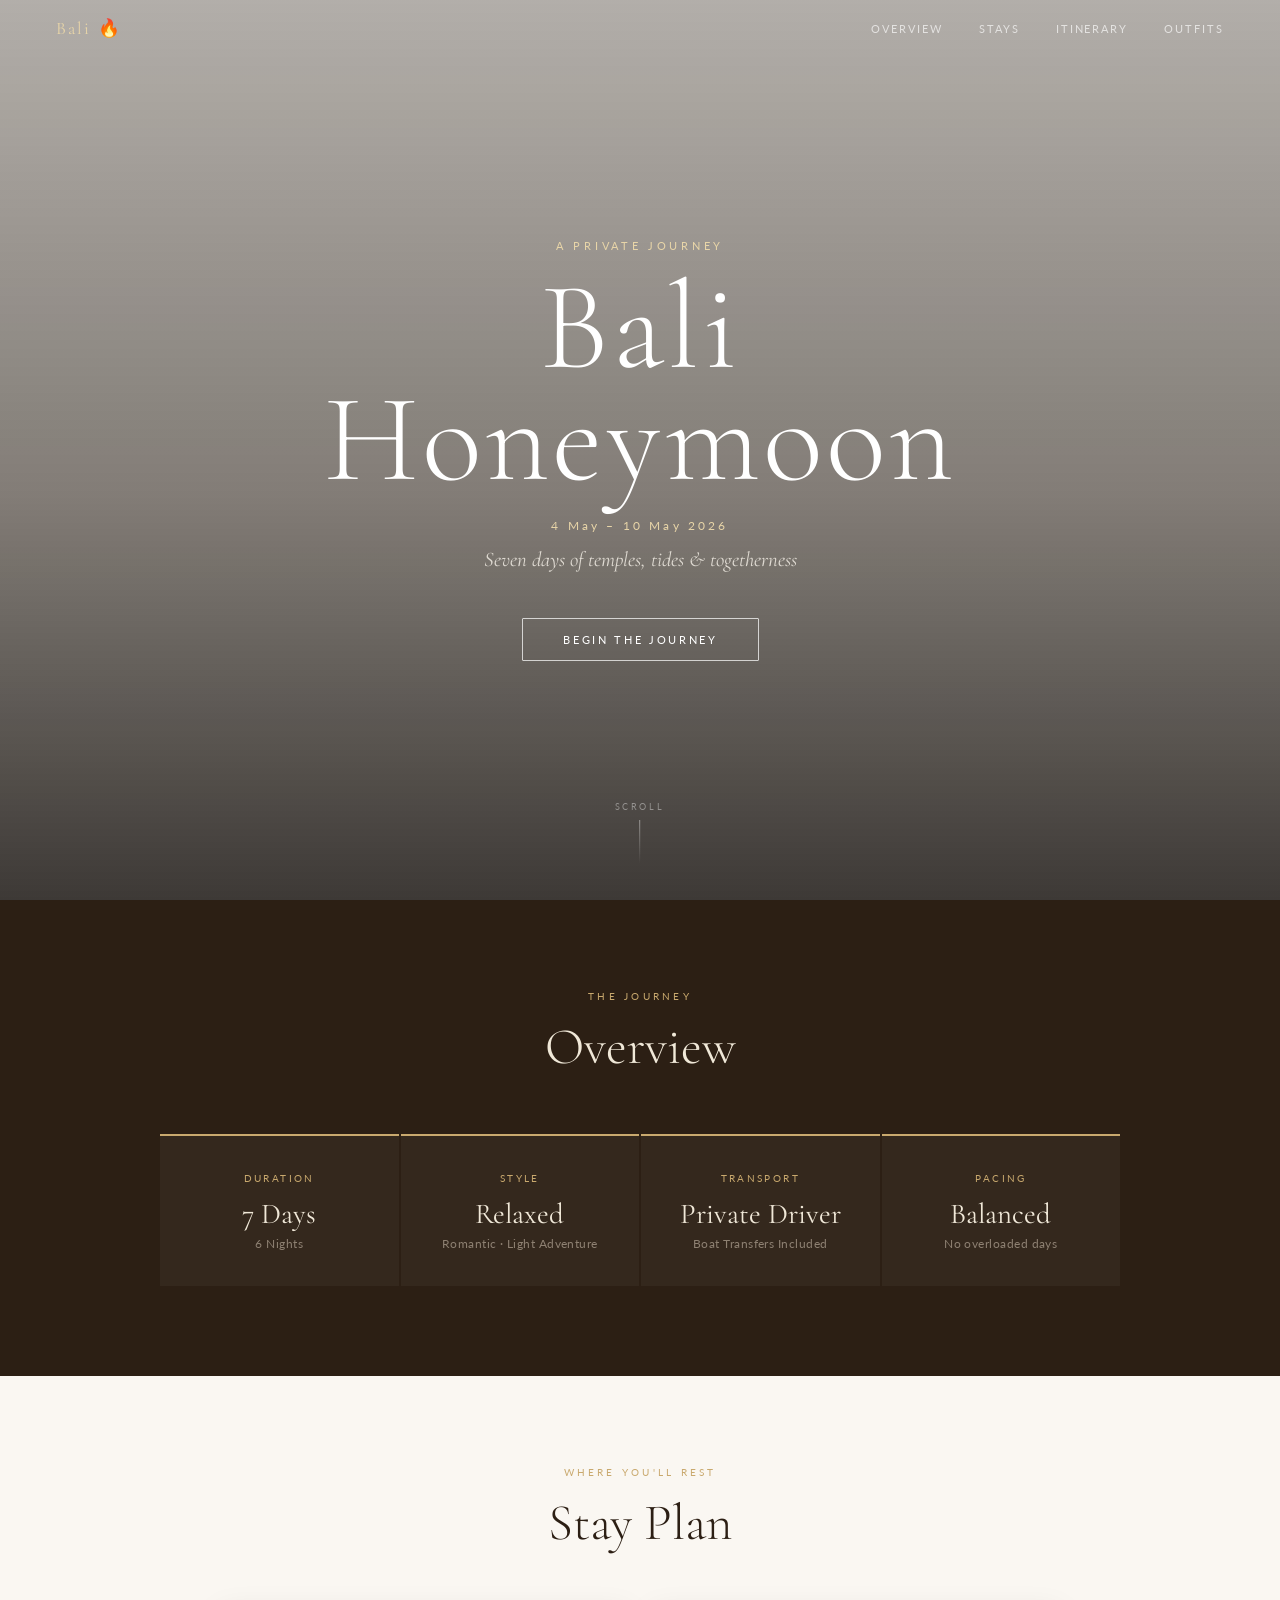
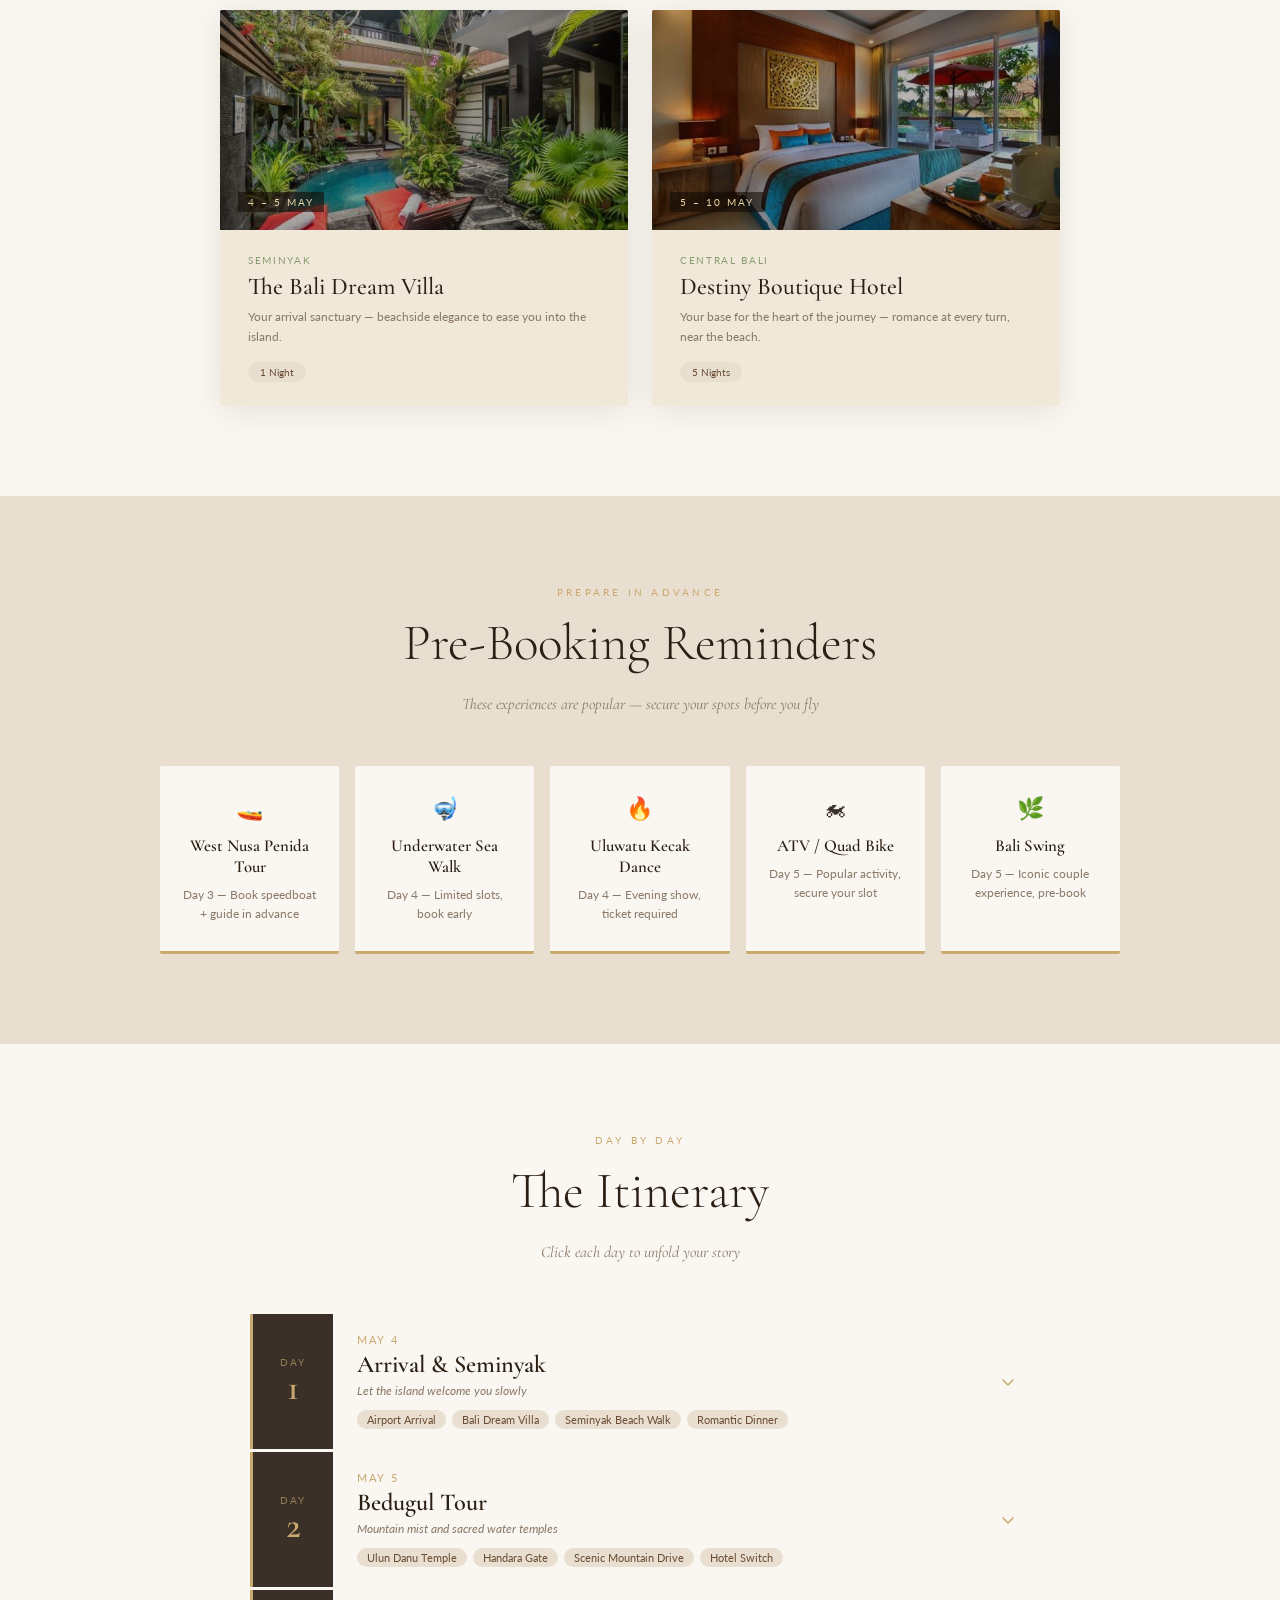
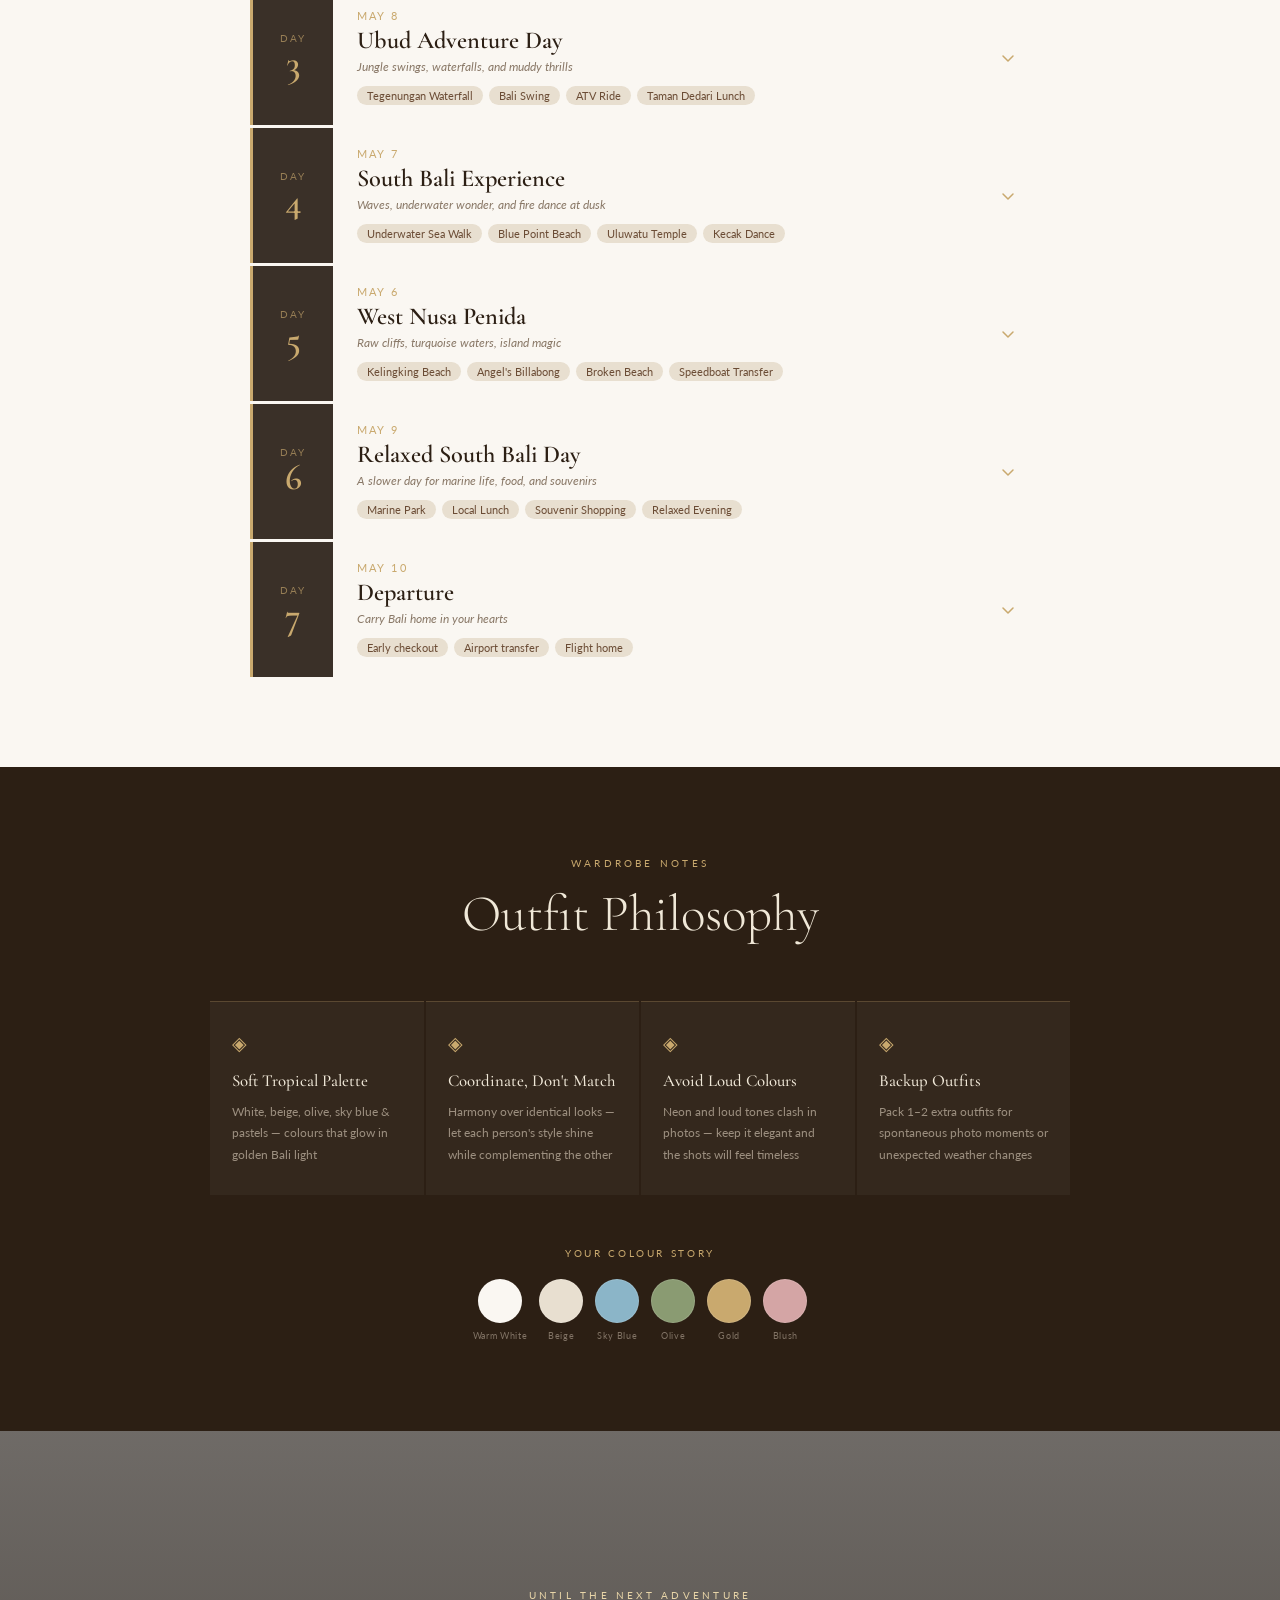
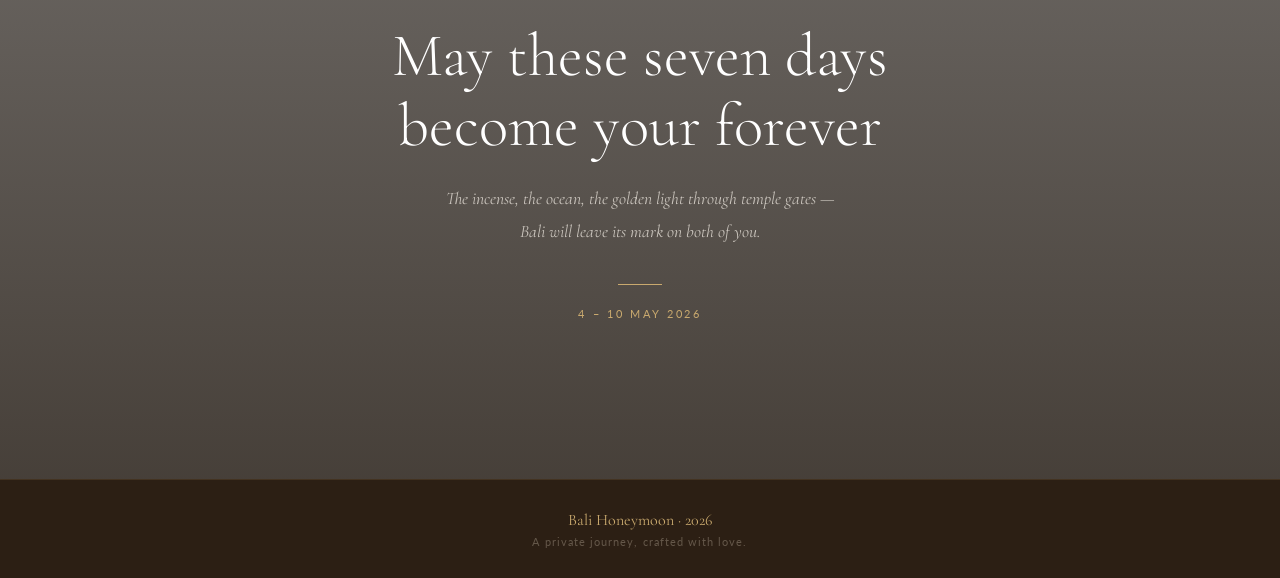
==== commit c4a68101: "birds removbed" ====
--- a/bali/index.html
+++ b/bali/index.html
@@ -599,7 +599,7 @@
     num: 3, title: "Ubud Adventure Day", date: "May 8",
     vibe: "Instagram + adventure",
     mood: "Jungle swings, waterfalls, and muddy thrills",
-    highlights: ["Tegenungan Waterfall","Bali Swing","ATV Ride","Taman Dedari Lunch", "Bulbuls (both types)", "Bee-eaters(possible)"],
+    highlights: ["Tegenungan Waterfall","Bali Swing","ATV Ride","Taman Dedari Lunch"],
     tip: "ATV will get very muddy — plan clothing change accordingly.",
     timeline: [
       {time:"9:30 AM", act:"Leave for Ubud"},
